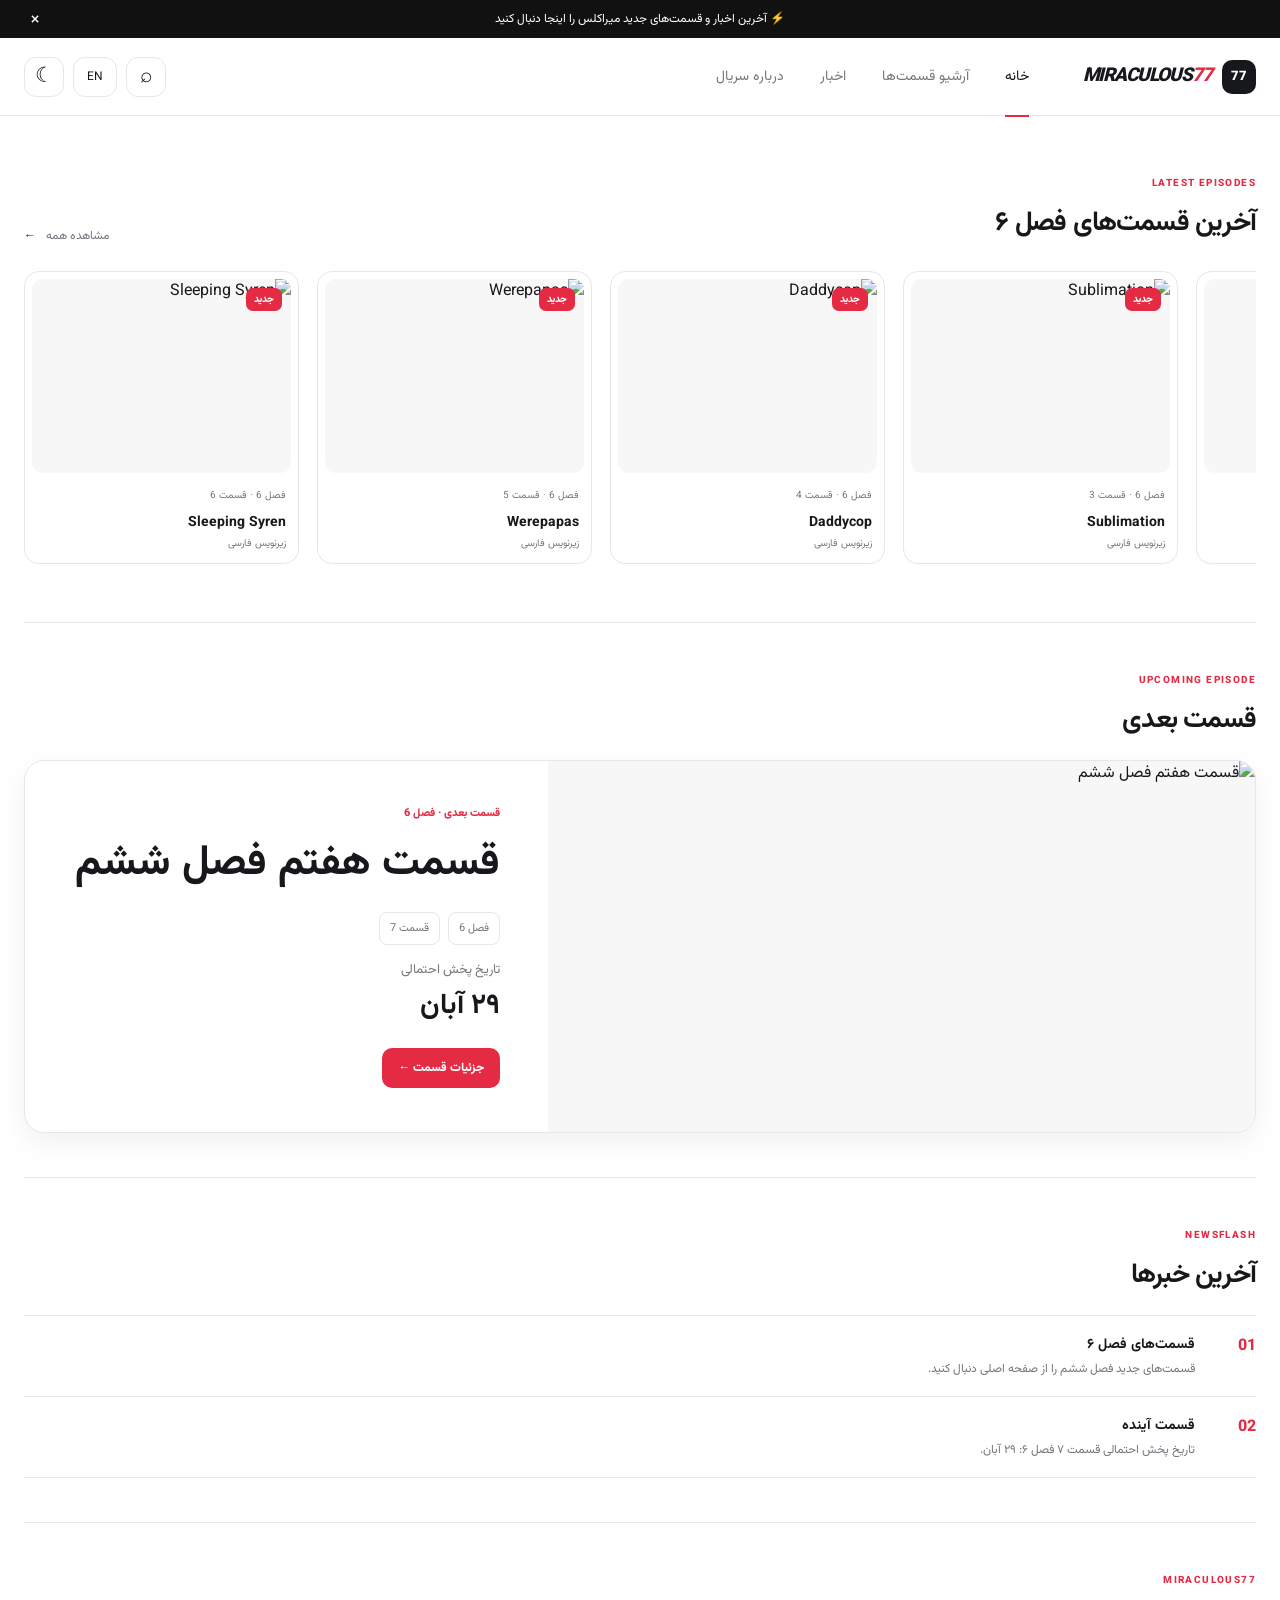
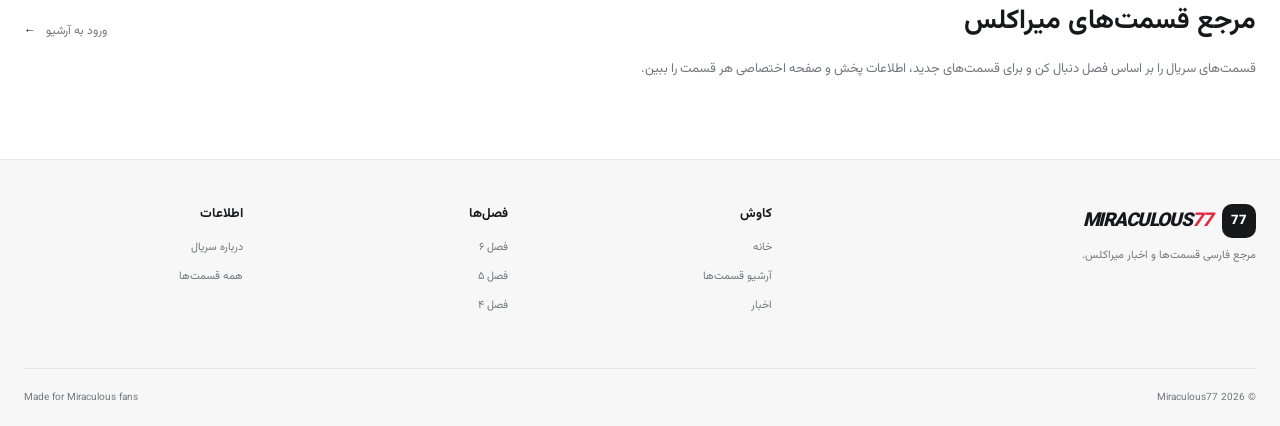
==== index.html @ d077f26c "Add files via upload" ====
<!doctype html>
<html lang="fa" dir="rtl" data-theme="light">
<head>
<meta charset="utf-8"><meta name="viewport" content="width=device-width,initial-scale=1">
<meta name="theme-color" content="#ffffff"><title>Miraculous77 | میراکلس</title>
<link rel="preconnect" href="https://fonts.googleapis.com"><link rel="preconnect" href="https://fonts.gstatic.com" crossorigin>
<link href="https://fonts.googleapis.com/css2?family=Vazirmatn:wght@400;500;600;700;800&display=swap" rel="stylesheet">
<link rel="stylesheet" href="style.css">
</head>
<body>
<div class="announce"><div class="container announce-inner"><span>⚡ آخرین اخبار و قسمت‌های جدید میراکلس را اینجا دنبال کنید</span><button id="closeAnnounce" aria-label="بستن">×</button></div></div>
<header class="site-header">
  <div class="container nav-wrap">
    <a class="brand" href="index.html" aria-label="Miraculous77"><span class="brand-mark">77</span><span class="brand-text">MIRACULOUS<span>77</span></span></a>
    <nav class="main-nav" id="mainNav">
      <a class="active" href="index.html">خانه</a>
      <a href="episodes.html">آرشیو قسمت‌ها</a>
      <a href="#news">اخبار</a>
      <a href="#about">درباره سریال</a>
    </nav>
    <div class="nav-actions">
      <button class="icon-btn" id="searchBtn" aria-label="جستجو">⌕</button>
      <button class="lang-btn" id="langBtn">EN</button>
      <button class="icon-btn" id="themeBtn" aria-label="تغییر حالت">☾</button>
      <button class="hamburger" id="menuBtn" aria-label="منو"><i></i><i></i><i></i></button>
    </div>
  </div>
</header>
<div class="search-panel" id="searchPanel"><div class="container search-inner"><div class="search-heading">جستجوی قسمت‌ها</div><div class="search-box"><span>⌕</span><input id="globalSearch" placeholder="عنوان، توضیحات یا شماره قسمت..." autocomplete="off"><button id="closeSearch">×</button></div></div></div>
<main class="home-page">
  <section class="container home-section latest-home" id="latest">
    <div class="section-head"><div><span class="eyebrow">LATEST EPISODES</span><h1>آخرین قسمت‌های فصل ۶</h1></div><a class="show-all" href="episodes.html">مشاهده همه <span>←</span></a></div>
    <div class="episode-carousel" id="latestGrid"></div>
  </section>

  <section class="container home-section upcoming-home" id="upcoming">
    <div class="section-head compact"><div><span class="eyebrow">UPCOMING EPISODE</span><h2>قسمت بعدی</h2></div></div>
    <div id="upcomingBanner"></div>
  </section>

  <section class="container home-section news-section" id="news">
    <div class="section-head compact"><div><span class="eyebrow">NEWSFLASH</span><h2>آخرین خبرها</h2></div></div>
    <div id="newsList" class="news-list"></div>
  </section>

  <section class="container home-section about-section" id="about">
    <div class="about-row"><div><span class="eyebrow">MIRACULOUS77</span><h2>مرجع قسمت‌های میراکلس</h2><p>قسمت‌های سریال را بر اساس فصل دنبال کن و برای قسمت‌های جدید، اطلاعات پخش و صفحه اختصاصی هر قسمت را ببین.</p></div><a class="show-all" href="episodes.html">ورود به آرشیو <span>←</span></a></div>
  </section>
</main>
<footer>
  <div class="container footer-grid">
    <div><a class="brand footer-brand" href="index.html"><span class="brand-mark">77</span><span class="brand-text">MIRACULOUS<span>77</span></span></a><p>مرجع فارسی قسمت‌ها و اخبار میراکلس.</p></div>
    <div><h3>کاوش</h3><a href="index.html">خانه</a><a href="episodes.html">آرشیو قسمت‌ها</a><a href="#news">اخبار</a></div>
    <div><h3>فصل‌ها</h3><a href="episodes.html?season=6">فصل ۶</a><a href="episodes.html?season=5">فصل ۵</a><a href="episodes.html?season=4">فصل ۴</a></div>
    <div><h3>اطلاعات</h3><a href="#about">درباره سریال</a><a href="episodes.html">همه قسمت‌ها</a></div>
  </div>
  <div class="container footer-bottom"><span>© 2026 Miraculous77</span><span>Made for Miraculous fans</span></div>
</footer>
<script src="data.js"></script><script src="script.js"></script>
</body></html>
---- style.css ----
:root{--bg:#fff;--surface:#fff;--surface2:#f7f7f8;--text:#17181c;--muted:#73767d;--line:#e6e7e9;--accent:#e52b43;--shadow:0 10px 30px rgba(17,20,27,.06);--radius:16px}
html[data-theme=dark]{--bg:#0f1014;--surface:#15171c;--surface2:#1b1e24;--text:#f6f7f8;--muted:#9a9da6;--line:#292c34;--shadow:0 14px 35px rgba(0,0,0,.24)}
*{box-sizing:border-box}html{scroll-behavior:smooth}body{margin:0;background:var(--bg);color:var(--text);font-family:Vazirmatn,sans-serif;transition:.2s}a{color:inherit}button,input{font:inherit}.container{width:min(1240px,calc(100% - 48px));margin:auto}
.announce{height:38px;background:#111;color:#fff;font-size:12px}.announce-inner{height:100%;display:flex;justify-content:center;align-items:center;position:relative}.announce button{position:absolute;left:0;border:0;background:none;color:#fff;font-size:20px;cursor:pointer}
.site-header{height:78px;background:var(--surface);border-bottom:1px solid var(--line);position:sticky;top:0;z-index:50}.nav-wrap{height:100%;display:flex;align-items:center;gap:54px}.brand{display:inline-flex;text-decoration:none;align-items:center;gap:8px}.brand-mark{width:34px;height:34px;border-radius:10px;display:grid;place-items:center;background:var(--text);color:var(--bg);font-weight:900;font-size:13px}.brand-text{font-weight:900;font-size:19px;letter-spacing:-.055em;font-style:italic}.brand-text span{color:var(--accent);margin-right:2px}.main-nav{display:flex;gap:36px;align-items:center;flex:1}.main-nav a{position:relative;text-decoration:none;color:var(--muted);font-size:14px;padding:29px 0}.main-nav a.active,.main-nav a:hover{color:var(--text)}.main-nav a.active:after{content:"";position:absolute;height:2px;background:var(--accent);left:0;right:0;bottom:0}.nav-actions{display:flex;align-items:center;gap:9px}.icon-btn,.lang-btn,.hamburger{border:1px solid var(--line);background:var(--surface);color:var(--text);cursor:pointer}.icon-btn{width:40px;height:40px;border-radius:12px;font-size:21px}.lang-btn{height:40px;border-radius:12px;padding:0 13px;font-size:12px}.hamburger{display:none;width:40px;height:40px;border-radius:12px;padding:8px}.hamburger i{height:2px;background:var(--text);display:block;margin:5px 0}.search-panel{display:none;background:var(--surface);border-bottom:1px solid var(--line)}.search-panel.open{display:block}.search-inner{padding:22px 0}.search-heading{font-weight:800;margin-bottom:9px}.search-box{height:48px;border:1px solid var(--line);background:var(--surface2);border-radius:12px;display:flex;align-items:center;padding:0 13px;gap:9px}.search-box input{border:0;outline:0;background:none;color:var(--text);width:100%}.search-box button{border:0;background:none;color:var(--muted);font-size:20px}
.home-section{padding:44px 0}.latest-home{padding-top:54px}.section-head{display:flex;justify-content:space-between;align-items:flex-end;gap:20px;margin-bottom:22px}.section-head.compact{margin-bottom:18px}.section-head h1,.section-head h2{margin:7px 0 0;font-size:27px;letter-spacing:-.03em}.eyebrow{font-size:10px;font-weight:800;letter-spacing:.14em;color:var(--accent)}.show-all,.plain-btn{font-size:12px;color:var(--muted);text-decoration:none;background:none;border:0;cursor:pointer}.show-all span{margin-right:7px;color:var(--text)}
.episode-carousel{display:flex;gap:18px;overflow-x:auto;scroll-snap-type:x proximity;padding:4px 2px 14px;direction:ltr;scrollbar-width:thin}.episode-carousel .episode-card{direction:rtl;flex:0 0 275px;scroll-snap-align:start}.episode-card{text-decoration:none;display:block;background:var(--surface);border:1px solid var(--line);border-radius:15px;padding:7px;overflow:hidden;transition:.18s;box-shadow:0 1px 0 rgba(0,0,0,.01)}.episode-card:hover{transform:translateY(-3px);box-shadow:var(--shadow)}.poster{aspect-ratio:4/3;border-radius:11px;overflow:hidden;background:var(--surface2);position:relative}.poster img{width:100%;height:100%;object-fit:cover;display:block}.poster-placeholder{height:100%;display:grid;place-items:center;color:var(--muted);font-size:12px}.badge{position:absolute;right:9px;top:9px;background:var(--accent);color:#fff;padding:4px 8px;border-radius:7px;font-size:10px;font-weight:800}.badge.upcoming{background:#222}.card-info{padding:9px 5px 5px}.card-info small{font-size:10px;color:var(--muted)}.card-info h3{font-size:14px;margin:5px 0 2px;white-space:nowrap;overflow:hidden;text-overflow:ellipsis}.card-info p{font-size:10px;color:var(--muted);margin:0}
.upcoming-home{border-top:1px solid var(--line)}.release-banner{display:grid;grid-template-columns:1.35fr 1fr;min-height:340px;border:1px solid var(--line);border-radius:20px;overflow:hidden;background:var(--surface);box-shadow:var(--shadow)}.release-art{position:relative;min-height:340px;background:var(--surface2)}.release-art img{width:100%;height:100%;object-fit:cover;display:block}.release-copy{padding:44px 48px;display:flex;flex-direction:column;justify-content:center}.release-kicker{font-size:11px;color:var(--accent);font-weight:800}.release-copy h2{font-size:42px;margin:9px 0 15px}.release-copy p{color:var(--muted);font-size:13px;margin:15px 0 4px}.release-date-fa{font-size:28px;margin-bottom:20px}.release-meta{display:flex;gap:8px}.release-meta span{border:1px solid var(--line);padding:7px 10px;border-radius:8px;font-size:11px;color:var(--muted)}.primary-btn{display:inline-flex;align-items:center;justify-content:center;width:max-content;background:var(--accent);color:#fff;text-decoration:none;border-radius:10px;padding:11px 16px;font-size:12px;font-weight:800}
.news-section{border-top:1px solid var(--line)}.news-list{border-top:1px solid var(--line)}.news-item{display:grid;grid-template-columns:45px 1fr;gap:16px;padding:18px 0;border-bottom:1px solid var(--line)}.news-no{font-weight:800;color:var(--accent)}.news-item h3{font-size:14px;margin:0 0 4px}.news-item p{font-size:12px;color:var(--muted);margin:0}.about-section{border-top:1px solid var(--line)}.about-row{display:flex;align-items:center;justify-content:space-between;gap:30px}.about-row h2{margin:8px 0;font-size:27px}.about-row p{color:var(--muted);max-width:650px;line-height:2;font-size:13px}
footer{margin-top:20px;border-top:1px solid var(--line);background:var(--surface2)}.footer-grid{display:grid;grid-template-columns:2fr 1fr 1fr 1fr;gap:45px;padding:44px 0}.footer-grid h3{font-size:13px;margin:0 0 13px}.footer-grid p,.footer-grid a:not(.brand){color:var(--muted);font-size:11px;line-height:2;text-decoration:none;display:block;margin:7px 0}.footer-bottom{border-top:1px solid var(--line);min-height:58px;display:flex;justify-content:space-between;align-items:center;color:var(--muted);font-size:10px}
.archive-page{padding-top:48px}.archive-heading{padding:10px 0 40px}.archive-heading h1{font-size:44px;margin:8px 0}.archive-heading p{color:var(--muted);font-size:13px}.featured-block,.full-archive{border-top:1px solid var(--line);padding:42px 0}.featured-row{display:flex;gap:18px;overflow-x:auto;direction:ltr;padding-bottom:10px}.featured-row .episode-card{direction:rtl;flex:0 0 250px}.featured-hidden{display:none}.archive-controls{display:flex;align-items:center;justify-content:space-between;gap:18px;flex-wrap:wrap;margin-bottom:16px}.season-tabs{display:flex;gap:7px;flex-wrap:wrap}.season-tabs button,.filter-chips button{border:1px solid var(--line);background:var(--surface);color:var(--muted);border-radius:9px;padding:9px 13px;font-size:11px;cursor:pointer}.season-tabs button.active,.filter-chips button.active{background:var(--text);border-color:var(--text);color:var(--bg)}.archive-search{height:40px;min-width:240px;border:1px solid var(--line);border-radius:10px;display:flex;align-items:center;gap:8px;padding:0 11px;background:var(--surface)}.archive-search input{border:0;outline:0;background:none;color:var(--text);width:100%;font-size:12px}.filter-chips{display:flex;gap:7px;align-items:center;margin-bottom:20px}.filter-chips span{font-size:11px;color:var(--muted)}.archive-grid{display:grid;grid-template-columns:repeat(4,minmax(0,1fr));gap:18px}.muted-empty{color:var(--muted);font-size:13px;padding:25px 0}
.episode-page{padding:55px 0}.back{display:inline-block;color:var(--muted);font-size:12px;text-decoration:none;margin-bottom:25px}.episode-detail{display:grid;grid-template-columns:330px 1fr;gap:44px}.detail-poster{aspect-ratio:16/10;border-radius:18px;overflow:hidden;background:var(--surface2);border:1px solid var(--line)}.detail-poster img{width:100%;height:100%;object-fit:cover}.detail-copy h1{font-size:42px;margin:9px 0 15px}.detail-copy>p{color:var(--muted);line-height:2}.detail-meta{display:flex;gap:8px;margin:20px 0}.detail-meta span{border:1px solid var(--line);border-radius:8px;padding:7px 10px;font-size:11px;color:var(--muted)}.detail-actions{display:flex;gap:8px;margin-top:20px}.detail-btn{padding:10px 14px;border:1px solid var(--line);border-radius:10px;text-decoration:none;font-size:12px}.detail-btn.primary{background:var(--accent);color:#fff;border-color:var(--accent)}.count-box{padding:18px;border:1px solid var(--line);border-radius:13px;background:var(--surface2);margin-top:20px}.count-box span{display:block;color:var(--muted);font-size:11px}.count-box strong{display:block;font-size:24px;margin-top:5px}
@media(max-width:980px){.container{width:min(100% - 32px,1240px)}.nav-wrap{gap:28px}.main-nav{gap:22px}.episode-carousel .episode-card{flex-basis:250px}.archive-grid{grid-template-columns:repeat(3,1fr)}.footer-grid{grid-template-columns:1.6fr 1fr 1fr}.release-banner{grid-template-columns:1fr 1fr}}
@media(max-width:760px){.site-header{height:68px}.main-nav{display:none;position:absolute;top:68px;right:16px;left:16px;flex-direction:column;align-items:stretch;gap:0;background:var(--surface);border:1px solid var(--line);border-radius:13px;box-shadow:var(--shadow);padding:8px}.main-nav.open{display:flex}.main-nav a{padding:12px 10px}.main-nav a.active:after{display:none}.hamburger{display:block}.brand-text{font-size:18px}.brand-mark{width:31px;height:31px}.episode-carousel .episode-card{flex-basis:220px}.release-banner{grid-template-columns:1fr}.release-art{min-height:260px;height:260px}.release-copy{padding:28px}.release-copy h2{font-size:34px}.archive-grid{grid-template-columns:repeat(2,1fr)}.archive-controls{align-items:stretch}.archive-search{width:100%;min-width:0}.footer-grid{grid-template-columns:1fr 1fr}.footer-grid>div:first-child{grid-column:1/-1}.about-row{align-items:flex-start;flex-direction:column}.episode-detail{grid-template-columns:1fr}.detail-poster{max-width:520px}.detail-copy h1{font-size:34px}}
@media(max-width:480px){.container{width:calc(100% - 24px)}.announce{font-size:10px}.nav-actions{gap:5px}.lang-btn{display:none}.section-head h1,.section-head h2{font-size:22px}.episode-carousel .episode-card{flex-basis:195px}.episode-carousel{gap:12px}.poster{border-radius:10px}.release-art{height:210px;min-height:210px}.release-copy h2{font-size:29px}.archive-heading h1{font-size:36px}.archive-grid{gap:11px}.card-info h3{font-size:12px}.footer-grid{grid-template-columns:1fr}.footer-grid>div:first-child{grid-column:auto}.footer-bottom{flex-direction:column;gap:5px;padding:13px}.featured-row .episode-card{flex-basis:210px}}
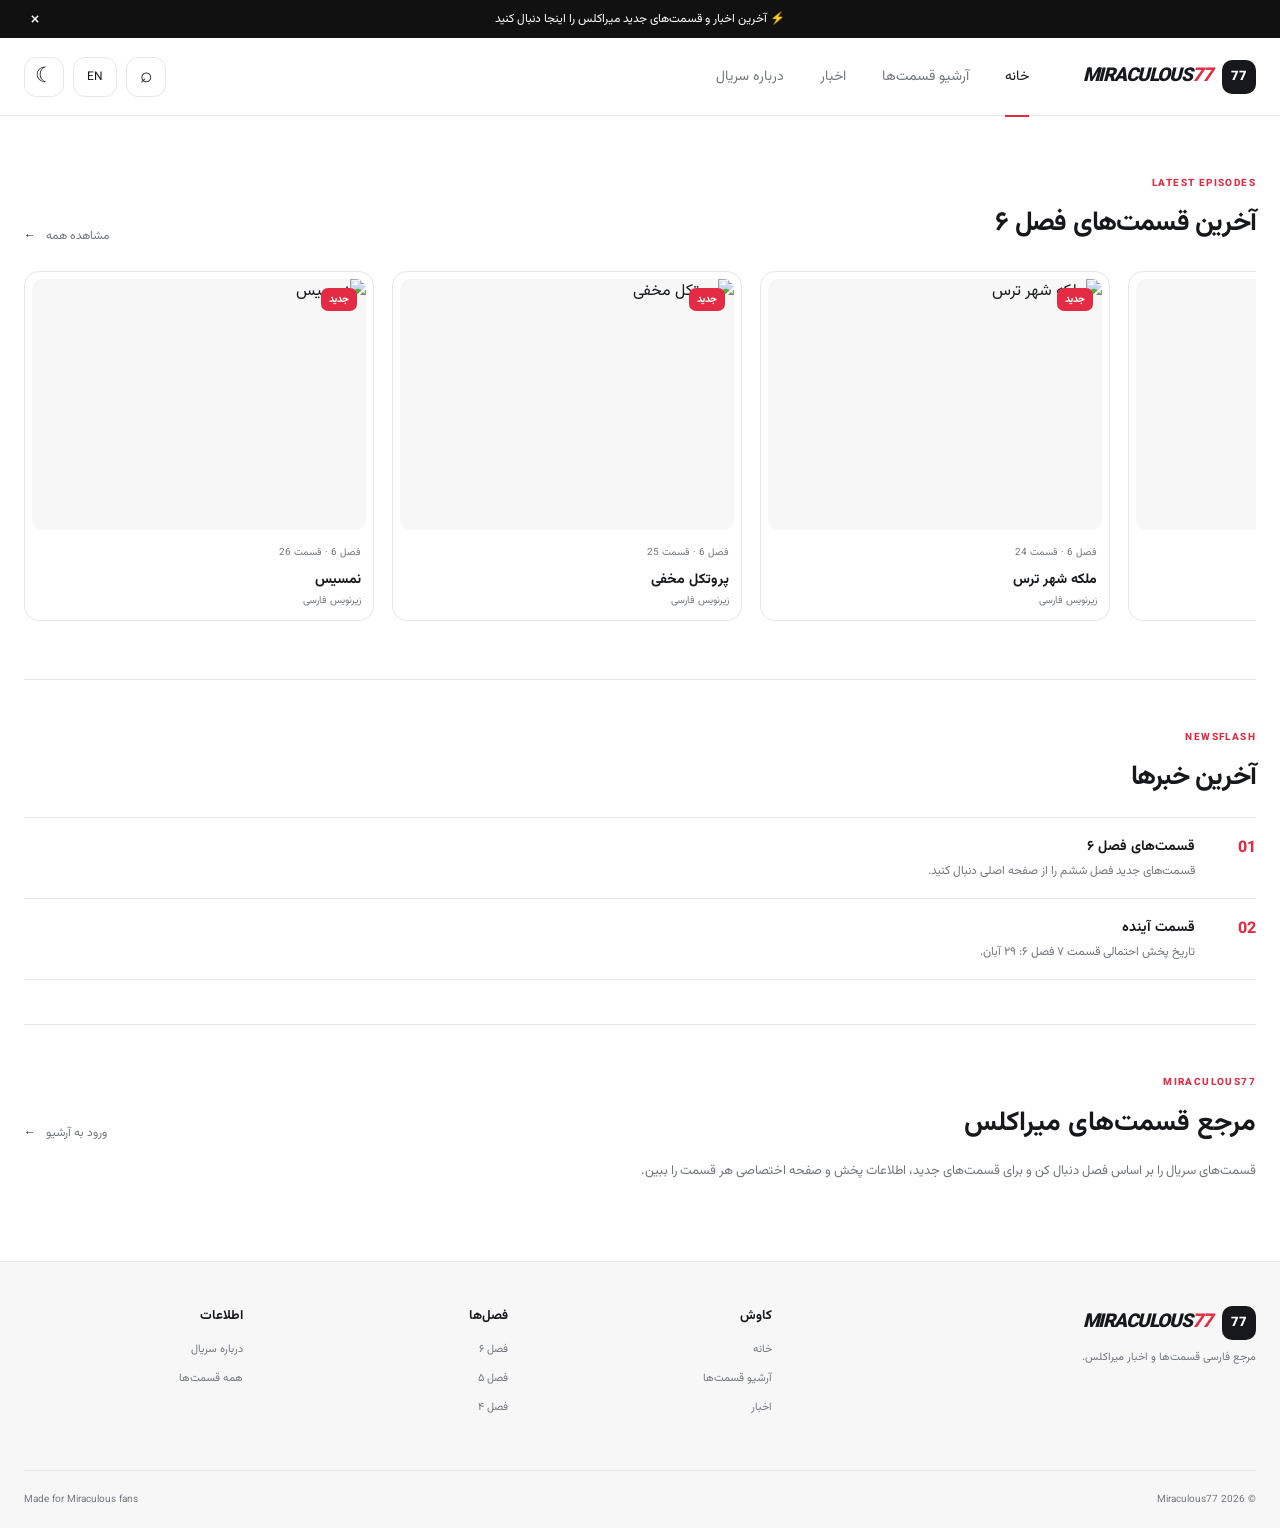
==== commit b7d3c33c: "Add files via upload" ====
--- a/index.html
+++ b/index.html
@@ -33,11 +33,6 @@
     <div class="episode-carousel" id="latestGrid"></div>
   </section>
 
-  <section class="container home-section upcoming-home" id="upcoming">
-    <div class="section-head compact"><div><span class="eyebrow">UPCOMING EPISODE</span><h2>قسمت بعدی</h2></div></div>
-    <div id="upcomingBanner"></div>
-  </section>
-
   <section class="container home-section news-section" id="news">
     <div class="section-head compact"><div><span class="eyebrow">NEWSFLASH</span><h2>آخرین خبرها</h2></div></div>
     <div id="newsList" class="news-list"></div>
--- a/style.css
+++ b/style.css
@@ -4,12 +4,12 @@
 .announce{height:38px;background:#111;color:#fff;font-size:12px}.announce-inner{height:100%;display:flex;justify-content:center;align-items:center;position:relative}.announce button{position:absolute;left:0;border:0;background:none;color:#fff;font-size:20px;cursor:pointer}
 .site-header{height:78px;background:var(--surface);border-bottom:1px solid var(--line);position:sticky;top:0;z-index:50}.nav-wrap{height:100%;display:flex;align-items:center;gap:54px}.brand{display:inline-flex;text-decoration:none;align-items:center;gap:8px}.brand-mark{width:34px;height:34px;border-radius:10px;display:grid;place-items:center;background:var(--text);color:var(--bg);font-weight:900;font-size:13px}.brand-text{font-weight:900;font-size:19px;letter-spacing:-.055em;font-style:italic}.brand-text span{color:var(--accent);margin-right:2px}.main-nav{display:flex;gap:36px;align-items:center;flex:1}.main-nav a{position:relative;text-decoration:none;color:var(--muted);font-size:14px;padding:29px 0}.main-nav a.active,.main-nav a:hover{color:var(--text)}.main-nav a.active:after{content:"";position:absolute;height:2px;background:var(--accent);left:0;right:0;bottom:0}.nav-actions{display:flex;align-items:center;gap:9px}.icon-btn,.lang-btn,.hamburger{border:1px solid var(--line);background:var(--surface);color:var(--text);cursor:pointer}.icon-btn{width:40px;height:40px;border-radius:12px;font-size:21px}.lang-btn{height:40px;border-radius:12px;padding:0 13px;font-size:12px}.hamburger{display:none;width:40px;height:40px;border-radius:12px;padding:8px}.hamburger i{height:2px;background:var(--text);display:block;margin:5px 0}.search-panel{display:none;background:var(--surface);border-bottom:1px solid var(--line)}.search-panel.open{display:block}.search-inner{padding:22px 0}.search-heading{font-weight:800;margin-bottom:9px}.search-box{height:48px;border:1px solid var(--line);background:var(--surface2);border-radius:12px;display:flex;align-items:center;padding:0 13px;gap:9px}.search-box input{border:0;outline:0;background:none;color:var(--text);width:100%}.search-box button{border:0;background:none;color:var(--muted);font-size:20px}
 .home-section{padding:44px 0}.latest-home{padding-top:54px}.section-head{display:flex;justify-content:space-between;align-items:flex-end;gap:20px;margin-bottom:22px}.section-head.compact{margin-bottom:18px}.section-head h1,.section-head h2{margin:7px 0 0;font-size:27px;letter-spacing:-.03em}.eyebrow{font-size:10px;font-weight:800;letter-spacing:.14em;color:var(--accent)}.show-all,.plain-btn{font-size:12px;color:var(--muted);text-decoration:none;background:none;border:0;cursor:pointer}.show-all span{margin-right:7px;color:var(--text)}
-.episode-carousel{display:flex;gap:18px;overflow-x:auto;scroll-snap-type:x proximity;padding:4px 2px 14px;direction:ltr;scrollbar-width:thin}.episode-carousel .episode-card{direction:rtl;flex:0 0 275px;scroll-snap-align:start}.episode-card{text-decoration:none;display:block;background:var(--surface);border:1px solid var(--line);border-radius:15px;padding:7px;overflow:hidden;transition:.18s;box-shadow:0 1px 0 rgba(0,0,0,.01)}.episode-card:hover{transform:translateY(-3px);box-shadow:var(--shadow)}.poster{aspect-ratio:4/3;border-radius:11px;overflow:hidden;background:var(--surface2);position:relative}.poster img{width:100%;height:100%;object-fit:cover;display:block}.poster-placeholder{height:100%;display:grid;place-items:center;color:var(--muted);font-size:12px}.badge{position:absolute;right:9px;top:9px;background:var(--accent);color:#fff;padding:4px 8px;border-radius:7px;font-size:10px;font-weight:800}.badge.upcoming{background:#222}.card-info{padding:9px 5px 5px}.card-info small{font-size:10px;color:var(--muted)}.card-info h3{font-size:14px;margin:5px 0 2px;white-space:nowrap;overflow:hidden;text-overflow:ellipsis}.card-info p{font-size:10px;color:var(--muted);margin:0}
+.episode-carousel{display:flex;gap:18px;overflow-x:auto;scroll-snap-type:x proximity;padding:4px 2px 14px;direction:ltr;scrollbar-width:thin}.episode-carousel .episode-card{direction:rtl;flex:0 0 350px;scroll-snap-align:start}.episode-card{text-decoration:none;display:block;background:var(--surface);border:1px solid var(--line);border-radius:15px;padding:7px;overflow:hidden;transition:.18s;box-shadow:0 1px 0 rgba(0,0,0,.01)}.episode-card:hover{transform:translateY(-3px);box-shadow:var(--shadow)}.poster{aspect-ratio:4/3;border-radius:11px;overflow:hidden;background:var(--surface2);position:relative}.poster img{width:100%;height:100%;object-fit:cover;display:block}.poster-placeholder{height:100%;display:grid;place-items:center;color:var(--muted);font-size:12px}.badge{position:absolute;right:9px;top:9px;background:var(--accent);color:#fff;padding:4px 8px;border-radius:7px;font-size:10px;font-weight:800}.badge.upcoming{background:#222}.card-info{padding:9px 5px 5px}.card-info small{font-size:10px;color:var(--muted)}.card-info h3{font-size:14px;margin:5px 0 2px;white-space:nowrap;overflow:hidden;text-overflow:ellipsis}.card-info p{font-size:10px;color:var(--muted);margin:0}
 .upcoming-home{border-top:1px solid var(--line)}.release-banner{display:grid;grid-template-columns:1.35fr 1fr;min-height:340px;border:1px solid var(--line);border-radius:20px;overflow:hidden;background:var(--surface);box-shadow:var(--shadow)}.release-art{position:relative;min-height:340px;background:var(--surface2)}.release-art img{width:100%;height:100%;object-fit:cover;display:block}.release-copy{padding:44px 48px;display:flex;flex-direction:column;justify-content:center}.release-kicker{font-size:11px;color:var(--accent);font-weight:800}.release-copy h2{font-size:42px;margin:9px 0 15px}.release-copy p{color:var(--muted);font-size:13px;margin:15px 0 4px}.release-date-fa{font-size:28px;margin-bottom:20px}.release-meta{display:flex;gap:8px}.release-meta span{border:1px solid var(--line);padding:7px 10px;border-radius:8px;font-size:11px;color:var(--muted)}.primary-btn{display:inline-flex;align-items:center;justify-content:center;width:max-content;background:var(--accent);color:#fff;text-decoration:none;border-radius:10px;padding:11px 16px;font-size:12px;font-weight:800}
 .news-section{border-top:1px solid var(--line)}.news-list{border-top:1px solid var(--line)}.news-item{display:grid;grid-template-columns:45px 1fr;gap:16px;padding:18px 0;border-bottom:1px solid var(--line)}.news-no{font-weight:800;color:var(--accent)}.news-item h3{font-size:14px;margin:0 0 4px}.news-item p{font-size:12px;color:var(--muted);margin:0}.about-section{border-top:1px solid var(--line)}.about-row{display:flex;align-items:center;justify-content:space-between;gap:30px}.about-row h2{margin:8px 0;font-size:27px}.about-row p{color:var(--muted);max-width:650px;line-height:2;font-size:13px}
 footer{margin-top:20px;border-top:1px solid var(--line);background:var(--surface2)}.footer-grid{display:grid;grid-template-columns:2fr 1fr 1fr 1fr;gap:45px;padding:44px 0}.footer-grid h3{font-size:13px;margin:0 0 13px}.footer-grid p,.footer-grid a:not(.brand){color:var(--muted);font-size:11px;line-height:2;text-decoration:none;display:block;margin:7px 0}.footer-bottom{border-top:1px solid var(--line);min-height:58px;display:flex;justify-content:space-between;align-items:center;color:var(--muted);font-size:10px}
 .archive-page{padding-top:48px}.archive-heading{padding:10px 0 40px}.archive-heading h1{font-size:44px;margin:8px 0}.archive-heading p{color:var(--muted);font-size:13px}.featured-block,.full-archive{border-top:1px solid var(--line);padding:42px 0}.featured-row{display:flex;gap:18px;overflow-x:auto;direction:ltr;padding-bottom:10px}.featured-row .episode-card{direction:rtl;flex:0 0 250px}.featured-hidden{display:none}.archive-controls{display:flex;align-items:center;justify-content:space-between;gap:18px;flex-wrap:wrap;margin-bottom:16px}.season-tabs{display:flex;gap:7px;flex-wrap:wrap}.season-tabs button,.filter-chips button{border:1px solid var(--line);background:var(--surface);color:var(--muted);border-radius:9px;padding:9px 13px;font-size:11px;cursor:pointer}.season-tabs button.active,.filter-chips button.active{background:var(--text);border-color:var(--text);color:var(--bg)}.archive-search{height:40px;min-width:240px;border:1px solid var(--line);border-radius:10px;display:flex;align-items:center;gap:8px;padding:0 11px;background:var(--surface)}.archive-search input{border:0;outline:0;background:none;color:var(--text);width:100%;font-size:12px}.filter-chips{display:flex;gap:7px;align-items:center;margin-bottom:20px}.filter-chips span{font-size:11px;color:var(--muted)}.archive-grid{display:grid;grid-template-columns:repeat(4,minmax(0,1fr));gap:18px}.muted-empty{color:var(--muted);font-size:13px;padding:25px 0}
 .episode-page{padding:55px 0}.back{display:inline-block;color:var(--muted);font-size:12px;text-decoration:none;margin-bottom:25px}.episode-detail{display:grid;grid-template-columns:330px 1fr;gap:44px}.detail-poster{aspect-ratio:16/10;border-radius:18px;overflow:hidden;background:var(--surface2);border:1px solid var(--line)}.detail-poster img{width:100%;height:100%;object-fit:cover}.detail-copy h1{font-size:42px;margin:9px 0 15px}.detail-copy>p{color:var(--muted);line-height:2}.detail-meta{display:flex;gap:8px;margin:20px 0}.detail-meta span{border:1px solid var(--line);border-radius:8px;padding:7px 10px;font-size:11px;color:var(--muted)}.detail-actions{display:flex;gap:8px;margin-top:20px}.detail-btn{padding:10px 14px;border:1px solid var(--line);border-radius:10px;text-decoration:none;font-size:12px}.detail-btn.primary{background:var(--accent);color:#fff;border-color:var(--accent)}.count-box{padding:18px;border:1px solid var(--line);border-radius:13px;background:var(--surface2);margin-top:20px}.count-box span{display:block;color:var(--muted);font-size:11px}.count-box strong{display:block;font-size:24px;margin-top:5px}
-@media(max-width:980px){.container{width:min(100% - 32px,1240px)}.nav-wrap{gap:28px}.main-nav{gap:22px}.episode-carousel .episode-card{flex-basis:250px}.archive-grid{grid-template-columns:repeat(3,1fr)}.footer-grid{grid-template-columns:1.6fr 1fr 1fr}.release-banner{grid-template-columns:1fr 1fr}}
-@media(max-width:760px){.site-header{height:68px}.main-nav{display:none;position:absolute;top:68px;right:16px;left:16px;flex-direction:column;align-items:stretch;gap:0;background:var(--surface);border:1px solid var(--line);border-radius:13px;box-shadow:var(--shadow);padding:8px}.main-nav.open{display:flex}.main-nav a{padding:12px 10px}.main-nav a.active:after{display:none}.hamburger{display:block}.brand-text{font-size:18px}.brand-mark{width:31px;height:31px}.episode-carousel .episode-card{flex-basis:220px}.release-banner{grid-template-columns:1fr}.release-art{min-height:260px;height:260px}.release-copy{padding:28px}.release-copy h2{font-size:34px}.archive-grid{grid-template-columns:repeat(2,1fr)}.archive-controls{align-items:stretch}.archive-search{width:100%;min-width:0}.footer-grid{grid-template-columns:1fr 1fr}.footer-grid>div:first-child{grid-column:1/-1}.about-row{align-items:flex-start;flex-direction:column}.episode-detail{grid-template-columns:1fr}.detail-poster{max-width:520px}.detail-copy h1{font-size:34px}}
-@media(max-width:480px){.container{width:calc(100% - 24px)}.announce{font-size:10px}.nav-actions{gap:5px}.lang-btn{display:none}.section-head h1,.section-head h2{font-size:22px}.episode-carousel .episode-card{flex-basis:195px}.episode-carousel{gap:12px}.poster{border-radius:10px}.release-art{height:210px;min-height:210px}.release-copy h2{font-size:29px}.archive-heading h1{font-size:36px}.archive-grid{gap:11px}.card-info h3{font-size:12px}.footer-grid{grid-template-columns:1fr}.footer-grid>div:first-child{grid-column:auto}.footer-bottom{flex-direction:column;gap:5px;padding:13px}.featured-row .episode-card{flex-basis:210px}}
+@media(max-width:980px){.episode-carousel .episode-card{flex-basis:320px}.container{width:min(100% - 32px,1240px)}.nav-wrap{gap:28px}.main-nav{gap:22px}.episode-carousel .episode-card{flex-basis:320px}.archive-grid{grid-template-columns:repeat(3,1fr)}.footer-grid{grid-template-columns:1.6fr 1fr 1fr}.release-banner{grid-template-columns:1fr 1fr}}
+@media(max-width:760px){.site-header{height:68px}.main-nav{display:none;position:absolute;top:68px;right:16px;left:16px;flex-direction:column;align-items:stretch;gap:0;background:var(--surface);border:1px solid var(--line);border-radius:13px;box-shadow:var(--shadow);padding:8px}.main-nav.open{display:flex}.main-nav a{padding:12px 10px}.main-nav a.active:after{display:none}.hamburger{display:block}.brand-text{font-size:18px}.brand-mark{width:31px;height:31px}.episode-carousel .episode-card{flex-basis:280px}.release-banner{grid-template-columns:1fr}.release-art{min-height:260px;height:260px}.release-copy{padding:28px}.release-copy h2{font-size:34px}.archive-grid{grid-template-columns:repeat(2,1fr)}.archive-controls{align-items:stretch}.archive-search{width:100%;min-width:0}.footer-grid{grid-template-columns:1fr 1fr}.footer-grid>div:first-child{grid-column:1/-1}.about-row{align-items:flex-start;flex-direction:column}.episode-detail{grid-template-columns:1fr}.detail-poster{max-width:520px}.detail-copy h1{font-size:34px}}
+@media(max-width:480px){.container{width:calc(100% - 24px)}.announce{font-size:10px}.nav-actions{gap:5px}.lang-btn{display:none}.section-head h1,.section-head h2{font-size:22px}.episode-carousel .episode-card{flex-basis:240px}.episode-carousel{gap:12px}.poster{border-radius:10px}.release-art{height:210px;min-height:210px}.release-copy h2{font-size:29px}.archive-heading h1{font-size:36px}.archive-grid{gap:11px}.card-info h3{font-size:12px}.footer-grid{grid-template-columns:1fr}.footer-grid>div:first-child{grid-column:auto}.footer-bottom{flex-direction:column;gap:5px;padding:13px}.featured-row .episode-card{flex-basis:210px}}
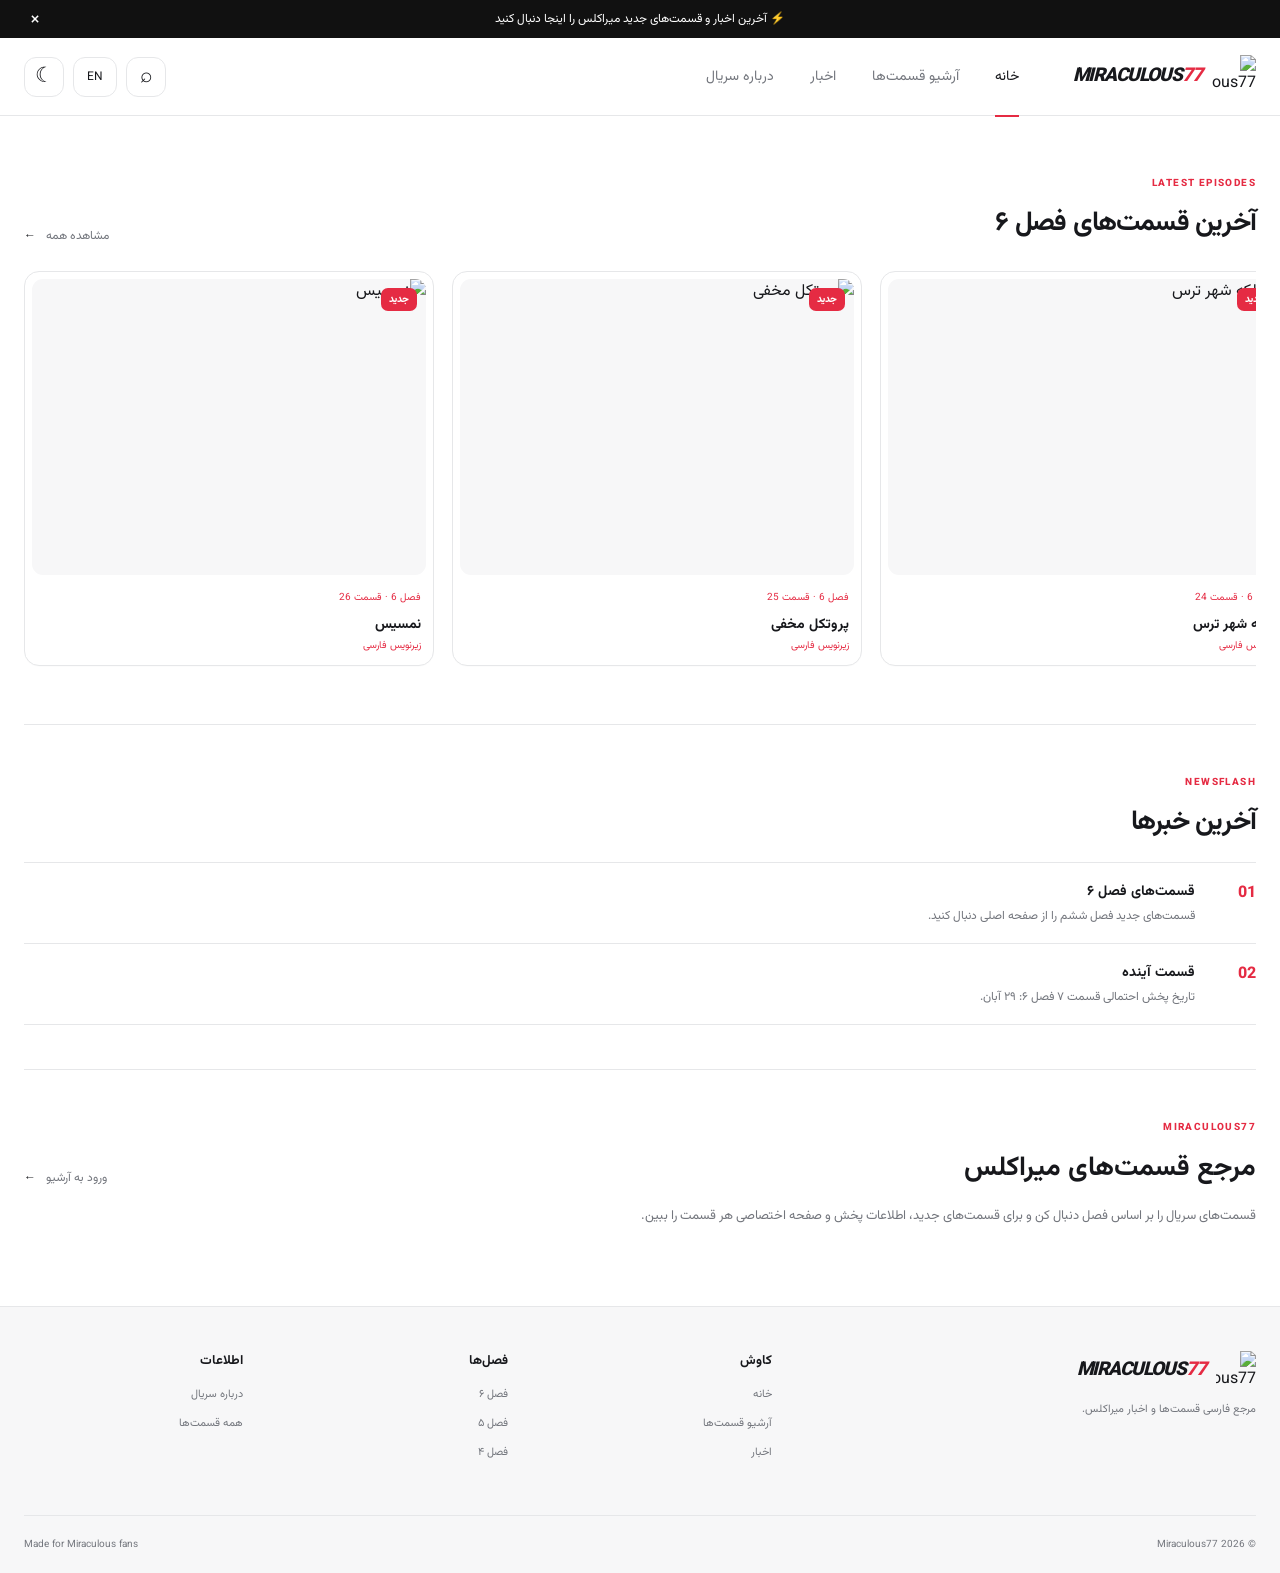
==== commit 18c59abd: "Add files via upload" ====
--- a/index.html
+++ b/index.html
@@ -11,7 +11,7 @@
 <div class="announce"><div class="container announce-inner"><span>⚡ آخرین اخبار و قسمت‌های جدید میراکلس را اینجا دنبال کنید</span><button id="closeAnnounce" aria-label="بستن">×</button></div></div>
 <header class="site-header">
   <div class="container nav-wrap">
-    <a class="brand" href="index.html" aria-label="Miraculous77"><span class="brand-mark">77</span><span class="brand-text">MIRACULOUS<span>77</span></span></a>
+    <a class="brand" href="index.html" aria-label="Miraculous77"><img class="brand-logo" src="logo-77.png" alt="Miraculous77"><span class="brand-text">MIRACULOUS<span>77</span></span></a>
     <nav class="main-nav" id="mainNav">
       <a class="active" href="index.html">خانه</a>
       <a href="episodes.html">آرشیو قسمت‌ها</a>
@@ -44,7 +44,7 @@
 </main>
 <footer>
   <div class="container footer-grid">
-    <div><a class="brand footer-brand" href="index.html"><span class="brand-mark">77</span><span class="brand-text">MIRACULOUS<span>77</span></span></a><p>مرجع فارسی قسمت‌ها و اخبار میراکلس.</p></div>
+    <div><a class="brand footer-brand" href="index.html"><img class="brand-logo" src="logo-77.png" alt="Miraculous77"><span class="brand-text">MIRACULOUS<span>77</span></span></a><p>مرجع فارسی قسمت‌ها و اخبار میراکلس.</p></div>
     <div><h3>کاوش</h3><a href="index.html">خانه</a><a href="episodes.html">آرشیو قسمت‌ها</a><a href="#news">اخبار</a></div>
     <div><h3>فصل‌ها</h3><a href="episodes.html?season=6">فصل ۶</a><a href="episodes.html?season=5">فصل ۵</a><a href="episodes.html?season=4">فصل ۴</a></div>
     <div><h3>اطلاعات</h3><a href="#about">درباره سریال</a><a href="episodes.html">همه قسمت‌ها</a></div>
--- a/style.css
+++ b/style.css
@@ -4,7 +4,7 @@
 .announce{height:38px;background:#111;color:#fff;font-size:12px}.announce-inner{height:100%;display:flex;justify-content:center;align-items:center;position:relative}.announce button{position:absolute;left:0;border:0;background:none;color:#fff;font-size:20px;cursor:pointer}
 .site-header{height:78px;background:var(--surface);border-bottom:1px solid var(--line);position:sticky;top:0;z-index:50}.nav-wrap{height:100%;display:flex;align-items:center;gap:54px}.brand{display:inline-flex;text-decoration:none;align-items:center;gap:8px}.brand-mark{width:34px;height:34px;border-radius:10px;display:grid;place-items:center;background:var(--text);color:var(--bg);font-weight:900;font-size:13px}.brand-text{font-weight:900;font-size:19px;letter-spacing:-.055em;font-style:italic}.brand-text span{color:var(--accent);margin-right:2px}.main-nav{display:flex;gap:36px;align-items:center;flex:1}.main-nav a{position:relative;text-decoration:none;color:var(--muted);font-size:14px;padding:29px 0}.main-nav a.active,.main-nav a:hover{color:var(--text)}.main-nav a.active:after{content:"";position:absolute;height:2px;background:var(--accent);left:0;right:0;bottom:0}.nav-actions{display:flex;align-items:center;gap:9px}.icon-btn,.lang-btn,.hamburger{border:1px solid var(--line);background:var(--surface);color:var(--text);cursor:pointer}.icon-btn{width:40px;height:40px;border-radius:12px;font-size:21px}.lang-btn{height:40px;border-radius:12px;padding:0 13px;font-size:12px}.hamburger{display:none;width:40px;height:40px;border-radius:12px;padding:8px}.hamburger i{height:2px;background:var(--text);display:block;margin:5px 0}.search-panel{display:none;background:var(--surface);border-bottom:1px solid var(--line)}.search-panel.open{display:block}.search-inner{padding:22px 0}.search-heading{font-weight:800;margin-bottom:9px}.search-box{height:48px;border:1px solid var(--line);background:var(--surface2);border-radius:12px;display:flex;align-items:center;padding:0 13px;gap:9px}.search-box input{border:0;outline:0;background:none;color:var(--text);width:100%}.search-box button{border:0;background:none;color:var(--muted);font-size:20px}
 .home-section{padding:44px 0}.latest-home{padding-top:54px}.section-head{display:flex;justify-content:space-between;align-items:flex-end;gap:20px;margin-bottom:22px}.section-head.compact{margin-bottom:18px}.section-head h1,.section-head h2{margin:7px 0 0;font-size:27px;letter-spacing:-.03em}.eyebrow{font-size:10px;font-weight:800;letter-spacing:.14em;color:var(--accent)}.show-all,.plain-btn{font-size:12px;color:var(--muted);text-decoration:none;background:none;border:0;cursor:pointer}.show-all span{margin-right:7px;color:var(--text)}
-.episode-carousel{display:flex;gap:18px;overflow-x:auto;scroll-snap-type:x proximity;padding:4px 2px 14px;direction:ltr;scrollbar-width:thin}.episode-carousel .episode-card{direction:rtl;flex:0 0 350px;scroll-snap-align:start}.episode-card{text-decoration:none;display:block;background:var(--surface);border:1px solid var(--line);border-radius:15px;padding:7px;overflow:hidden;transition:.18s;box-shadow:0 1px 0 rgba(0,0,0,.01)}.episode-card:hover{transform:translateY(-3px);box-shadow:var(--shadow)}.poster{aspect-ratio:4/3;border-radius:11px;overflow:hidden;background:var(--surface2);position:relative}.poster img{width:100%;height:100%;object-fit:cover;display:block}.poster-placeholder{height:100%;display:grid;place-items:center;color:var(--muted);font-size:12px}.badge{position:absolute;right:9px;top:9px;background:var(--accent);color:#fff;padding:4px 8px;border-radius:7px;font-size:10px;font-weight:800}.badge.upcoming{background:#222}.card-info{padding:9px 5px 5px}.card-info small{font-size:10px;color:var(--muted)}.card-info h3{font-size:14px;margin:5px 0 2px;white-space:nowrap;overflow:hidden;text-overflow:ellipsis}.card-info p{font-size:10px;color:var(--muted);margin:0}
+.episode-carousel{display:flex;gap:18px;overflow-x:auto;scroll-snap-type:x proximity;padding:4px 2px 14px;direction:ltr;scrollbar-width:thin}.episode-carousel .episode-card{direction:rtl;flex:0 0 350px;scroll-snap-align:start}.episode-card{text-decoration:none;display:block;background:var(--surface);border:1px solid var(--line);border-radius:15px;padding:7px;overflow:hidden;transition:.18s;box-shadow:0 1px 0 rgba(0,0,0,.01)}.episode-card:hover{transform:translateY(-3px);box-shadow:var(--shadow)}.poster{aspect-ratio:4/3;border-radius:11px;overflow:hidden;background:var(--surface2);position:relative}.poster img{width:100%;height:100%;object-fit:cover;display:block}.poster-placeholder{height:100%;display:grid;place-items:center;color:var(--muted);font-size:12px}.badge{position:absolute;right:9px;top:9px;background:var(--accent);color:#fff;padding:4px 8px;border-radius:7px;font-size:10px;font-weight:800}.badge.upcoming{background:#222}.card-info{padding:9px 5px 5px}.card-info small{font-size:10px;color:var(--accent)}.card-info h3{font-size:14px;margin:5px 0 2px;white-space:nowrap;overflow:hidden;text-overflow:ellipsis}.card-info p{font-size:10px;color:var(--accent);margin:0}
 .upcoming-home{border-top:1px solid var(--line)}.release-banner{display:grid;grid-template-columns:1.35fr 1fr;min-height:340px;border:1px solid var(--line);border-radius:20px;overflow:hidden;background:var(--surface);box-shadow:var(--shadow)}.release-art{position:relative;min-height:340px;background:var(--surface2)}.release-art img{width:100%;height:100%;object-fit:cover;display:block}.release-copy{padding:44px 48px;display:flex;flex-direction:column;justify-content:center}.release-kicker{font-size:11px;color:var(--accent);font-weight:800}.release-copy h2{font-size:42px;margin:9px 0 15px}.release-copy p{color:var(--muted);font-size:13px;margin:15px 0 4px}.release-date-fa{font-size:28px;margin-bottom:20px}.release-meta{display:flex;gap:8px}.release-meta span{border:1px solid var(--line);padding:7px 10px;border-radius:8px;font-size:11px;color:var(--muted)}.primary-btn{display:inline-flex;align-items:center;justify-content:center;width:max-content;background:var(--accent);color:#fff;text-decoration:none;border-radius:10px;padding:11px 16px;font-size:12px;font-weight:800}
 .news-section{border-top:1px solid var(--line)}.news-list{border-top:1px solid var(--line)}.news-item{display:grid;grid-template-columns:45px 1fr;gap:16px;padding:18px 0;border-bottom:1px solid var(--line)}.news-no{font-weight:800;color:var(--accent)}.news-item h3{font-size:14px;margin:0 0 4px}.news-item p{font-size:12px;color:var(--muted);margin:0}.about-section{border-top:1px solid var(--line)}.about-row{display:flex;align-items:center;justify-content:space-between;gap:30px}.about-row h2{margin:8px 0;font-size:27px}.about-row p{color:var(--muted);max-width:650px;line-height:2;font-size:13px}
 footer{margin-top:20px;border-top:1px solid var(--line);background:var(--surface2)}.footer-grid{display:grid;grid-template-columns:2fr 1fr 1fr 1fr;gap:45px;padding:44px 0}.footer-grid h3{font-size:13px;margin:0 0 13px}.footer-grid p,.footer-grid a:not(.brand){color:var(--muted);font-size:11px;line-height:2;text-decoration:none;display:block;margin:7px 0}.footer-bottom{border-top:1px solid var(--line);min-height:58px;display:flex;justify-content:space-between;align-items:center;color:var(--muted);font-size:10px}
@@ -13,3 +13,28 @@
 @media(max-width:980px){.episode-carousel .episode-card{flex-basis:320px}.container{width:min(100% - 32px,1240px)}.nav-wrap{gap:28px}.main-nav{gap:22px}.episode-carousel .episode-card{flex-basis:320px}.archive-grid{grid-template-columns:repeat(3,1fr)}.footer-grid{grid-template-columns:1.6fr 1fr 1fr}.release-banner{grid-template-columns:1fr 1fr}}
 @media(max-width:760px){.site-header{height:68px}.main-nav{display:none;position:absolute;top:68px;right:16px;left:16px;flex-direction:column;align-items:stretch;gap:0;background:var(--surface);border:1px solid var(--line);border-radius:13px;box-shadow:var(--shadow);padding:8px}.main-nav.open{display:flex}.main-nav a{padding:12px 10px}.main-nav a.active:after{display:none}.hamburger{display:block}.brand-text{font-size:18px}.brand-mark{width:31px;height:31px}.episode-carousel .episode-card{flex-basis:280px}.release-banner{grid-template-columns:1fr}.release-art{min-height:260px;height:260px}.release-copy{padding:28px}.release-copy h2{font-size:34px}.archive-grid{grid-template-columns:repeat(2,1fr)}.archive-controls{align-items:stretch}.archive-search{width:100%;min-width:0}.footer-grid{grid-template-columns:1fr 1fr}.footer-grid>div:first-child{grid-column:1/-1}.about-row{align-items:flex-start;flex-direction:column}.episode-detail{grid-template-columns:1fr}.detail-poster{max-width:520px}.detail-copy h1{font-size:34px}}
 @media(max-width:480px){.container{width:calc(100% - 24px)}.announce{font-size:10px}.nav-actions{gap:5px}.lang-btn{display:none}.section-head h1,.section-head h2{font-size:22px}.episode-carousel .episode-card{flex-basis:240px}.episode-carousel{gap:12px}.poster{border-radius:10px}.release-art{height:210px;min-height:210px}.release-copy h2{font-size:29px}.archive-heading h1{font-size:36px}.archive-grid{gap:11px}.card-info h3{font-size:12px}.footer-grid{grid-template-columns:1fr}.footer-grid>div:first-child{grid-column:auto}.footer-bottom{flex-direction:column;gap:5px;padding:13px}.featured-row .episode-card{flex-basis:210px}}
+
+
+/* Episode page final enhancements */
+.download-wrap{margin-top:22px}.download-toggle{border:1px solid var(--accent);background:var(--accent);color:#fff;border-radius:12px;padding:11px 20px;font:inherit;font-size:12px;font-weight:800;cursor:pointer;box-shadow:0 8px 20px rgba(229,43,67,.18);transition:.18s}.download-toggle:hover{transform:translateY(-2px);box-shadow:0 11px 24px rgba(229,43,67,.23)}.download-toggle.open{background:var(--surface);color:var(--accent);box-shadow:none}.download-panel{display:grid;grid-template-columns:repeat(3,minmax(0,1fr));gap:9px;margin-top:10px;padding:12px;border:1px solid var(--line);border-radius:15px;background:var(--surface);box-shadow:0 8px 24px rgba(17,20,27,.05)}.download-card{min-height:68px;padding:10px 12px;border:1px solid var(--line);border-radius:11px;background:var(--surface2);text-decoration:none;display:flex;flex-direction:column;justify-content:center;gap:3px;transition:.18s}.download-card:hover{border-color:rgba(229,43,67,.4);transform:translateY(-2px)}.download-card strong{font-size:15px;color:var(--text)}.download-card span{font-size:10px;color:var(--muted)}
+@media(max-width:600px){.download-panel{grid-template-columns:1fr}}
+
+/* Requested final layout adjustments */
+.brand-logo{width:44px;height:44px;object-fit:contain;display:block}
+.footer-brand .brand-logo{width:40px;height:40px}
+.episode-carousel .episode-card{flex-basis:410px}
+.season-episodes{border-top:1px solid var(--line);margin-top:58px;padding-top:42px}
+.season-episode-list{display:flex;flex-direction:column;gap:10px;max-width:760px}
+.season-episode-item{display:flex;align-items:center;gap:13px;padding:9px;border:1px solid var(--line);border-radius:14px;background:var(--surface);text-decoration:none;transition:.18s}
+.season-episode-item:hover{transform:translateY(-1px);box-shadow:var(--shadow);border-color:rgba(229,43,67,.28)}
+.season-episode-item.current{border-color:rgba(229,43,67,.45);box-shadow:0 5px 18px rgba(229,43,67,.07)}
+.season-episode-poster{width:92px;height:58px;flex:0 0 92px;border-radius:9px;overflow:hidden;background:var(--surface2)}
+.season-episode-poster img{width:100%;height:100%;object-fit:cover;display:block}
+.season-episode-info{display:flex;flex-direction:column;gap:3px;min-width:0;flex:1}
+.season-episode-info span{font-size:10px;color:var(--accent);font-weight:800}
+.season-episode-info strong{font-size:13px;white-space:nowrap;overflow:hidden;text-overflow:ellipsis}
+.season-episode-info small{font-size:10px;color:var(--muted)}
+.season-episode-arrow{font-size:17px;color:var(--muted);padding:0 7px}
+@media(max-width:980px){.episode-carousel .episode-card{flex-basis:360px}}
+@media(max-width:760px){.brand-logo{width:38px;height:38px}.episode-carousel .episode-card{flex-basis:320px}.season-episodes{margin-top:42px;padding-top:32px}.season-episode-poster{width:82px;height:54px;flex-basis:82px}}
+@media(max-width:480px){.episode-carousel .episode-card{flex-basis:280px}.season-episode-item{gap:10px}.season-episode-poster{width:76px;height:52px;flex-basis:76px}.season-episode-info strong{font-size:12px}.season-episode-arrow{padding:0 3px}}
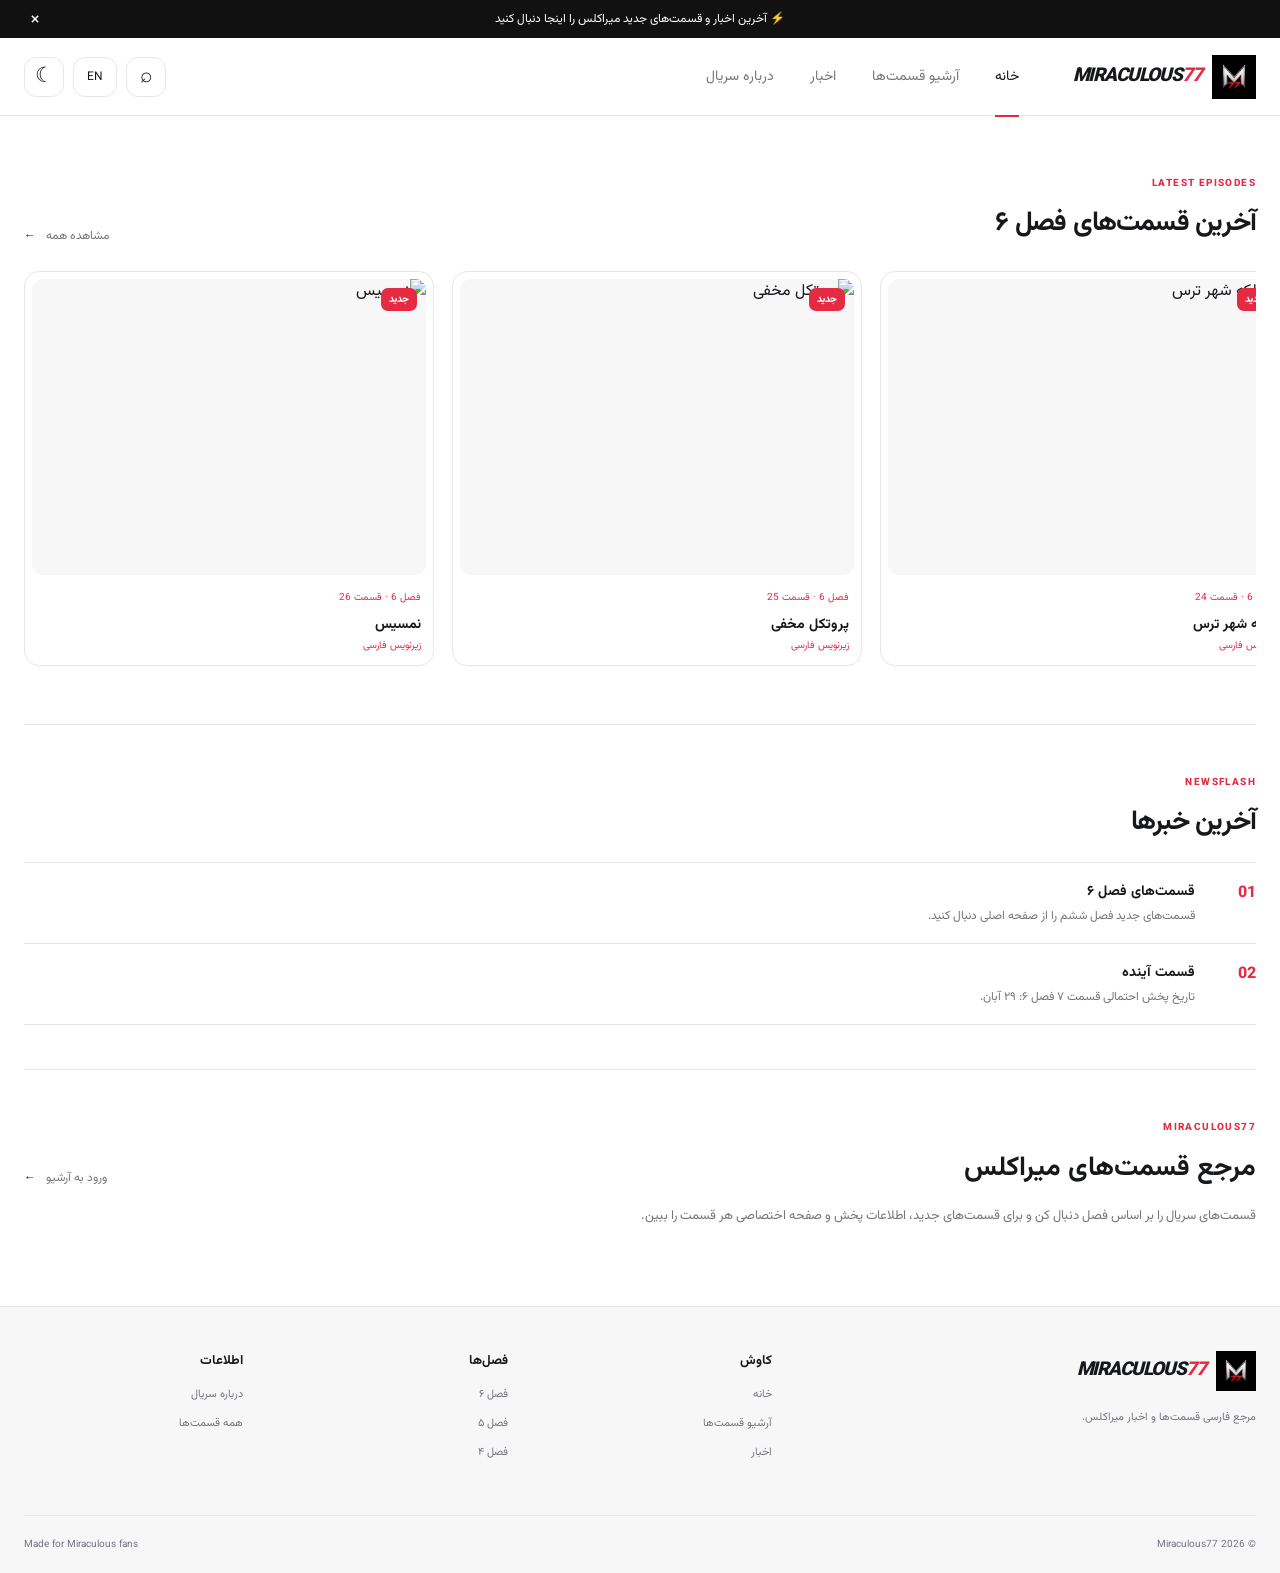
==== commit 61814dfd: "Add files via upload" ====
--- a/index.html
+++ b/index.html
@@ -11,7 +11,7 @@
 <div class="announce"><div class="container announce-inner"><span>⚡ آخرین اخبار و قسمت‌های جدید میراکلس را اینجا دنبال کنید</span><button id="closeAnnounce" aria-label="بستن">×</button></div></div>
 <header class="site-header">
   <div class="container nav-wrap">
-    <a class="brand" href="index.html" aria-label="Miraculous77"><img class="brand-logo" src="logo-77.png" alt="Miraculous77"><span class="brand-text">MIRACULOUS<span>77</span></span></a>
+    <a class="brand" href="index.html" aria-label="Miraculous77"><img class="brand-logo" src="[data-uri]" alt="Miraculous77"><span class="brand-text">MIRACULOUS<span>77</span></span></a>
     <nav class="main-nav" id="mainNav">
       <a class="active" href="index.html">خانه</a>
       <a href="episodes.html">آرشیو قسمت‌ها</a>
@@ -44,7 +44,7 @@
 </main>
 <footer>
   <div class="container footer-grid">
-    <div><a class="brand footer-brand" href="index.html"><img class="brand-logo" src="logo-77.png" alt="Miraculous77"><span class="brand-text">MIRACULOUS<span>77</span></span></a><p>مرجع فارسی قسمت‌ها و اخبار میراکلس.</p></div>
+    <div><a class="brand footer-brand" href="index.html"><img class="brand-logo" src="[data-uri]" alt="Miraculous77"><span class="brand-text">MIRACULOUS<span>77</span></span></a><p>مرجع فارسی قسمت‌ها و اخبار میراکلس.</p></div>
     <div><h3>کاوش</h3><a href="index.html">خانه</a><a href="episodes.html">آرشیو قسمت‌ها</a><a href="#news">اخبار</a></div>
     <div><h3>فصل‌ها</h3><a href="episodes.html?season=6">فصل ۶</a><a href="episodes.html?season=5">فصل ۵</a><a href="episodes.html?season=4">فصل ۴</a></div>
     <div><h3>اطلاعات</h3><a href="#about">درباره سریال</a><a href="episodes.html">همه قسمت‌ها</a></div>
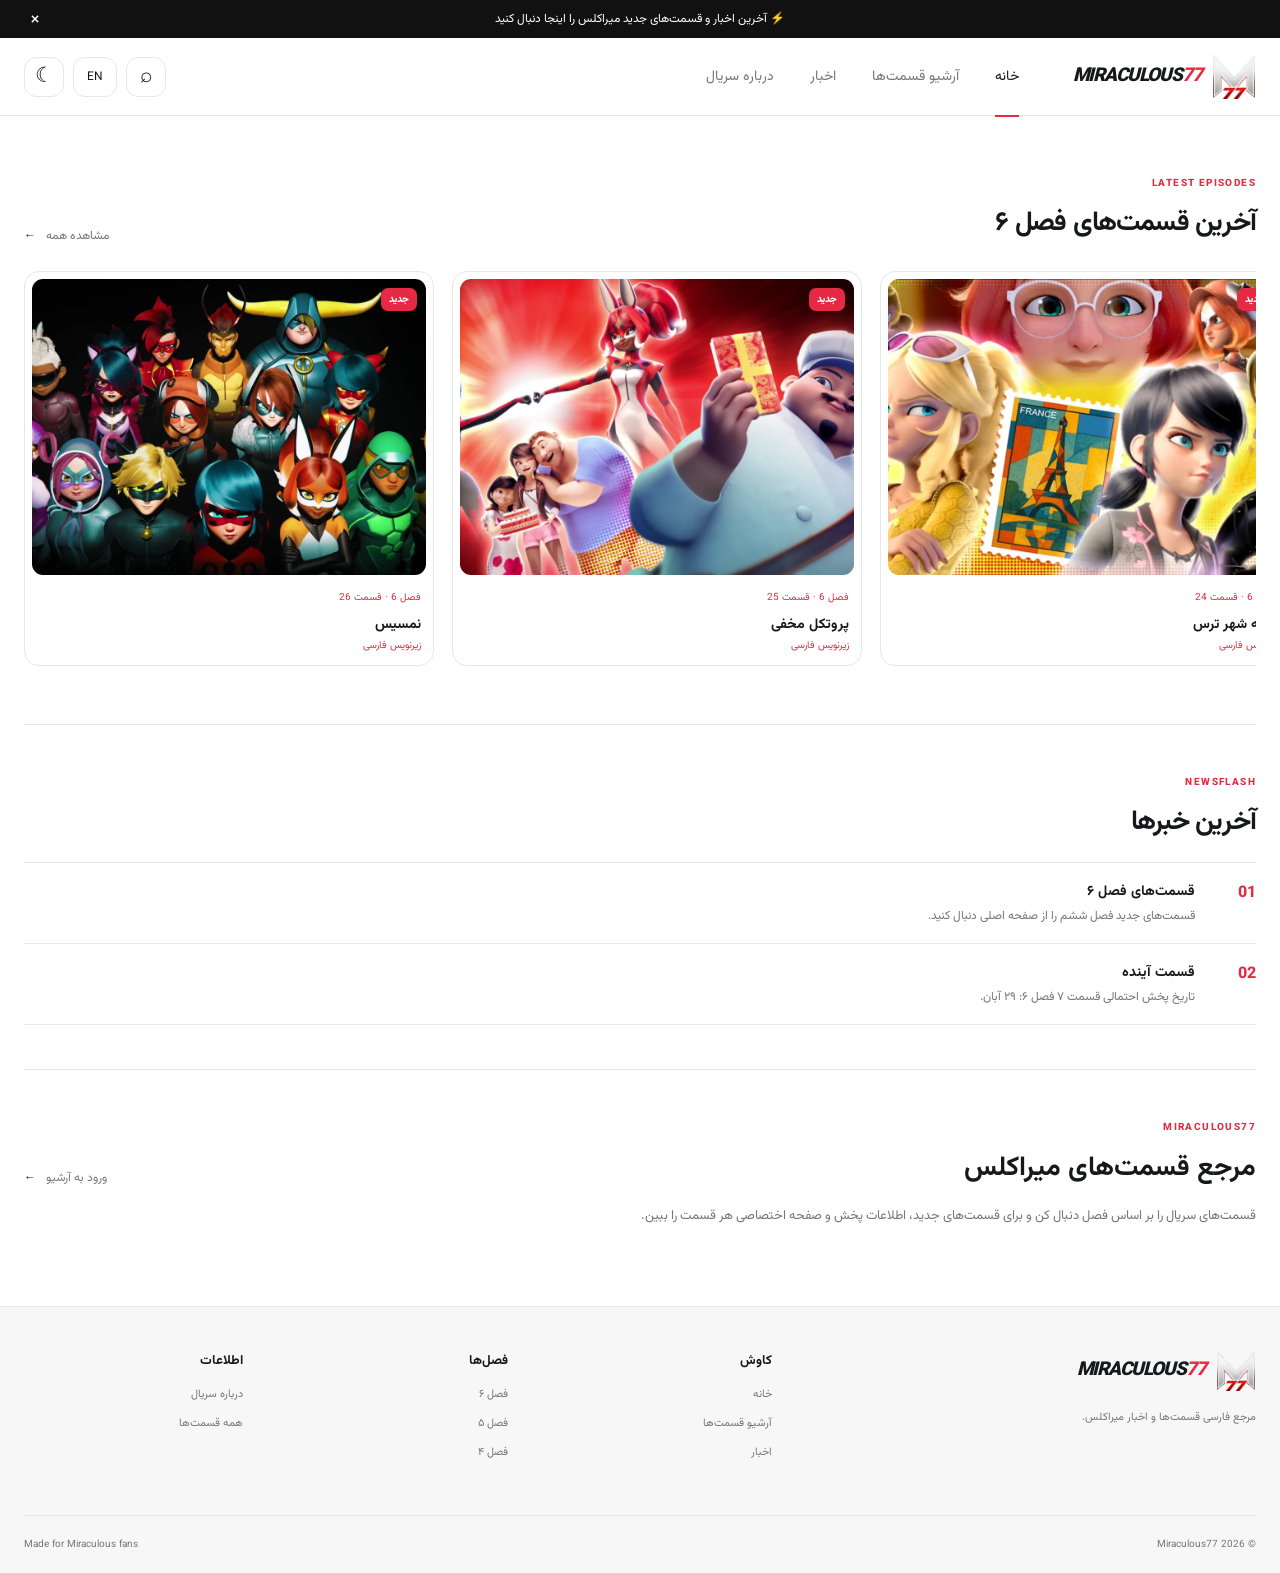
==== commit bb671e9d: "Add files via upload" ====
--- a/index.html
+++ b/index.html
@@ -11,7 +11,7 @@
 <div class="announce"><div class="container announce-inner"><span>⚡ آخرین اخبار و قسمت‌های جدید میراکلس را اینجا دنبال کنید</span><button id="closeAnnounce" aria-label="بستن">×</button></div></div>
 <header class="site-header">
   <div class="container nav-wrap">
-    <a class="brand" href="index.html" aria-label="Miraculous77"><img class="brand-logo" src="[data-uri]" alt="Miraculous77"><span class="brand-text">MIRACULOUS<span>77</span></span></a>
+    <a class="brand" href="index.html" aria-label="Miraculous77"><img class="brand-logo" src="M77-logo-transparent.png" alt="Miraculous77"><span class="brand-text">MIRACULOUS<span>77</span></span></a>
     <nav class="main-nav" id="mainNav">
       <a class="active" href="index.html">خانه</a>
       <a href="episodes.html">آرشیو قسمت‌ها</a>
@@ -44,7 +44,7 @@
 </main>
 <footer>
   <div class="container footer-grid">
-    <div><a class="brand footer-brand" href="index.html"><img class="brand-logo" src="[data-uri]" alt="Miraculous77"><span class="brand-text">MIRACULOUS<span>77</span></span></a><p>مرجع فارسی قسمت‌ها و اخبار میراکلس.</p></div>
+    <div><a class="brand footer-brand" href="index.html"><img class="brand-logo" src="M77-logo-transparent.png" alt="Miraculous77"><span class="brand-text">MIRACULOUS<span>77</span></span></a><p>مرجع فارسی قسمت‌ها و اخبار میراکلس.</p></div>
     <div><h3>کاوش</h3><a href="index.html">خانه</a><a href="episodes.html">آرشیو قسمت‌ها</a><a href="#news">اخبار</a></div>
     <div><h3>فصل‌ها</h3><a href="episodes.html?season=6">فصل ۶</a><a href="episodes.html?season=5">فصل ۵</a><a href="episodes.html?season=4">فصل ۴</a></div>
     <div><h3>اطلاعات</h3><a href="#about">درباره سریال</a><a href="episodes.html">همه قسمت‌ها</a></div>
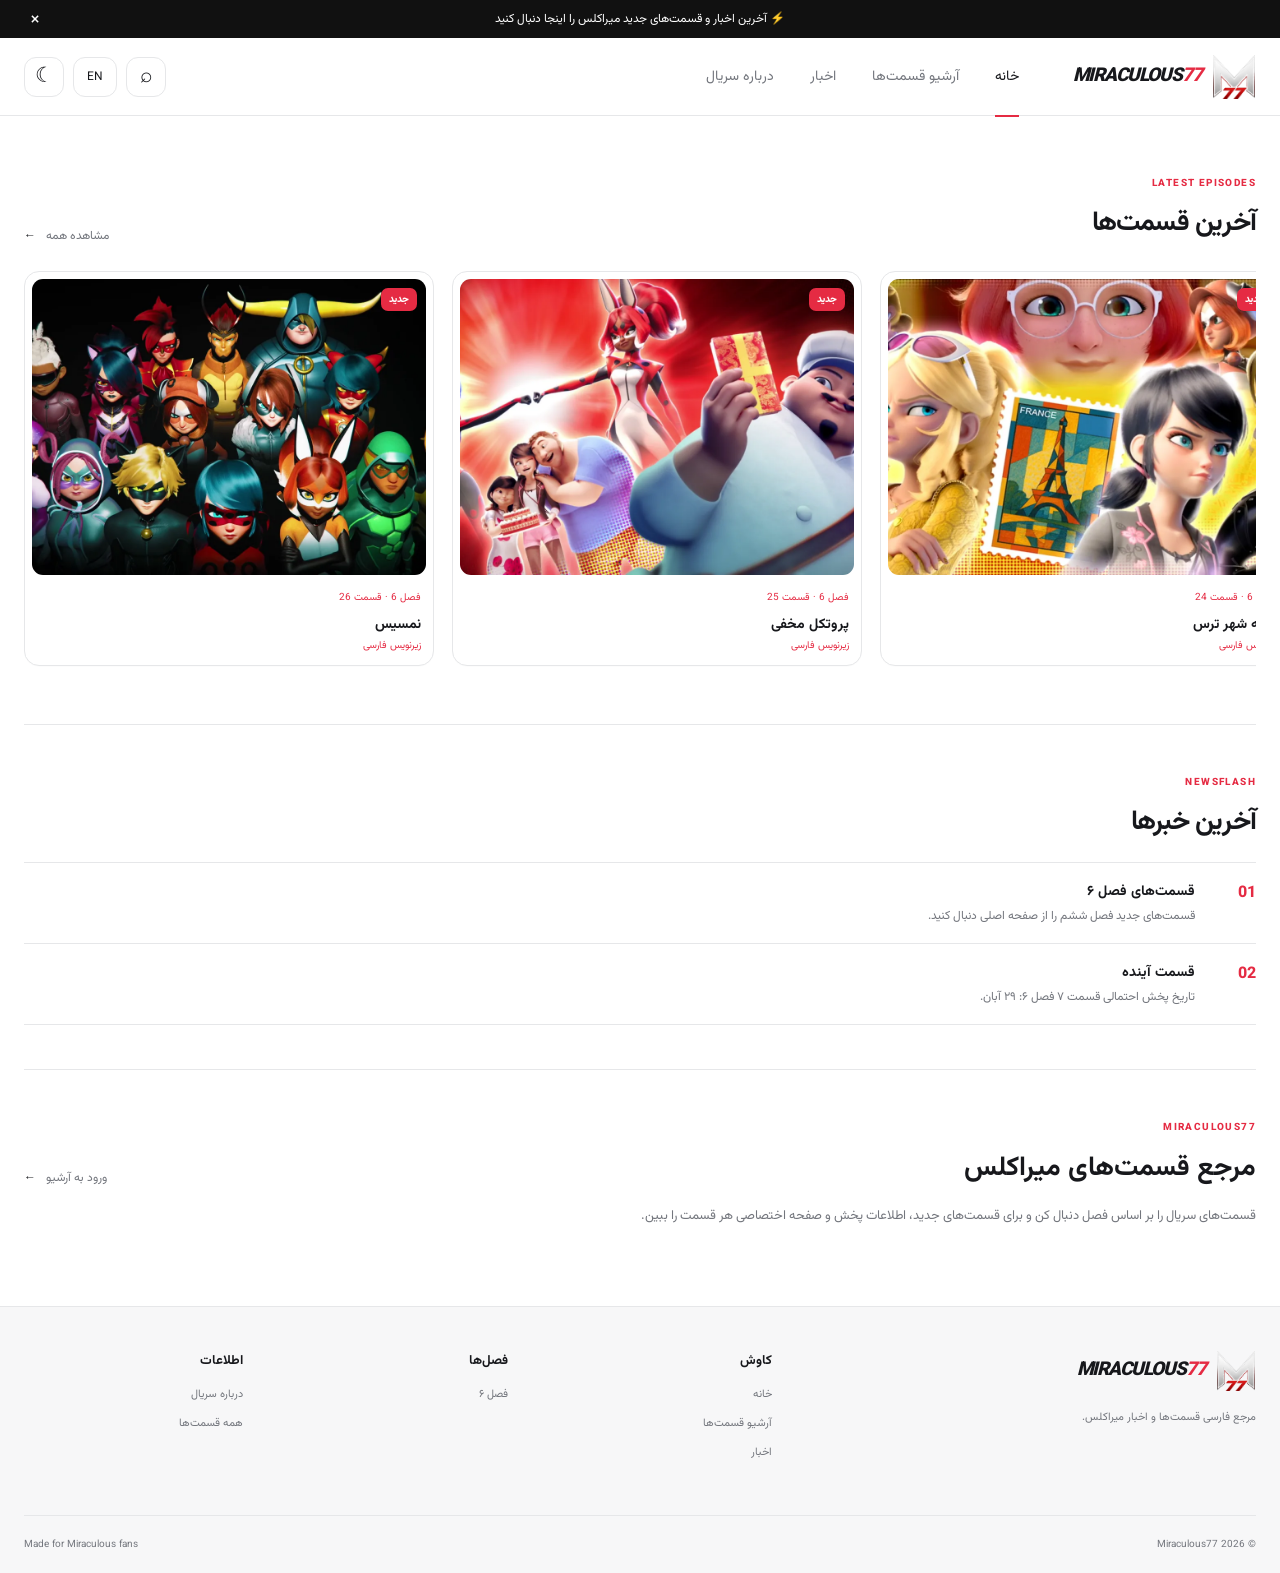
==== commit d061fffc: "Add files via upload" ====
--- a/index.html
+++ b/index.html
@@ -29,7 +29,7 @@
 <div class="search-panel" id="searchPanel"><div class="container search-inner"><div class="search-heading">جستجوی قسمت‌ها</div><div class="search-box"><span>⌕</span><input id="globalSearch" placeholder="عنوان، توضیحات یا شماره قسمت..." autocomplete="off"><button id="closeSearch">×</button></div></div></div>
 <main class="home-page">
   <section class="container home-section latest-home" id="latest">
-    <div class="section-head"><div><span class="eyebrow">LATEST EPISODES</span><h1>آخرین قسمت‌های فصل ۶</h1></div><a class="show-all" href="episodes.html">مشاهده همه <span>←</span></a></div>
+    <div class="section-head"><div><span class="eyebrow">LATEST EPISODES</span><h1>آخرین قسمت‌ها</h1></div><a class="show-all" href="episodes.html">مشاهده همه <span>←</span></a></div>
     <div class="episode-carousel" id="latestGrid"></div>
   </section>
 
@@ -46,7 +46,7 @@
   <div class="container footer-grid">
     <div><a class="brand footer-brand" href="index.html"><img class="brand-logo" src="M77-logo-transparent.png" alt="Miraculous77"><span class="brand-text">MIRACULOUS<span>77</span></span></a><p>مرجع فارسی قسمت‌ها و اخبار میراکلس.</p></div>
     <div><h3>کاوش</h3><a href="index.html">خانه</a><a href="episodes.html">آرشیو قسمت‌ها</a><a href="#news">اخبار</a></div>
-    <div><h3>فصل‌ها</h3><a href="episodes.html?season=6">فصل ۶</a><a href="episodes.html?season=5">فصل ۵</a><a href="episodes.html?season=4">فصل ۴</a></div>
+    <div><h3>فصل‌ها</h3><a href="episodes.html?season=6">فصل ۶</a></div>
     <div><h3>اطلاعات</h3><a href="#about">درباره سریال</a><a href="episodes.html">همه قسمت‌ها</a></div>
   </div>
   <div class="container footer-bottom"><span>© 2026 Miraculous77</span><span>Made for Miraculous fans</span></div>
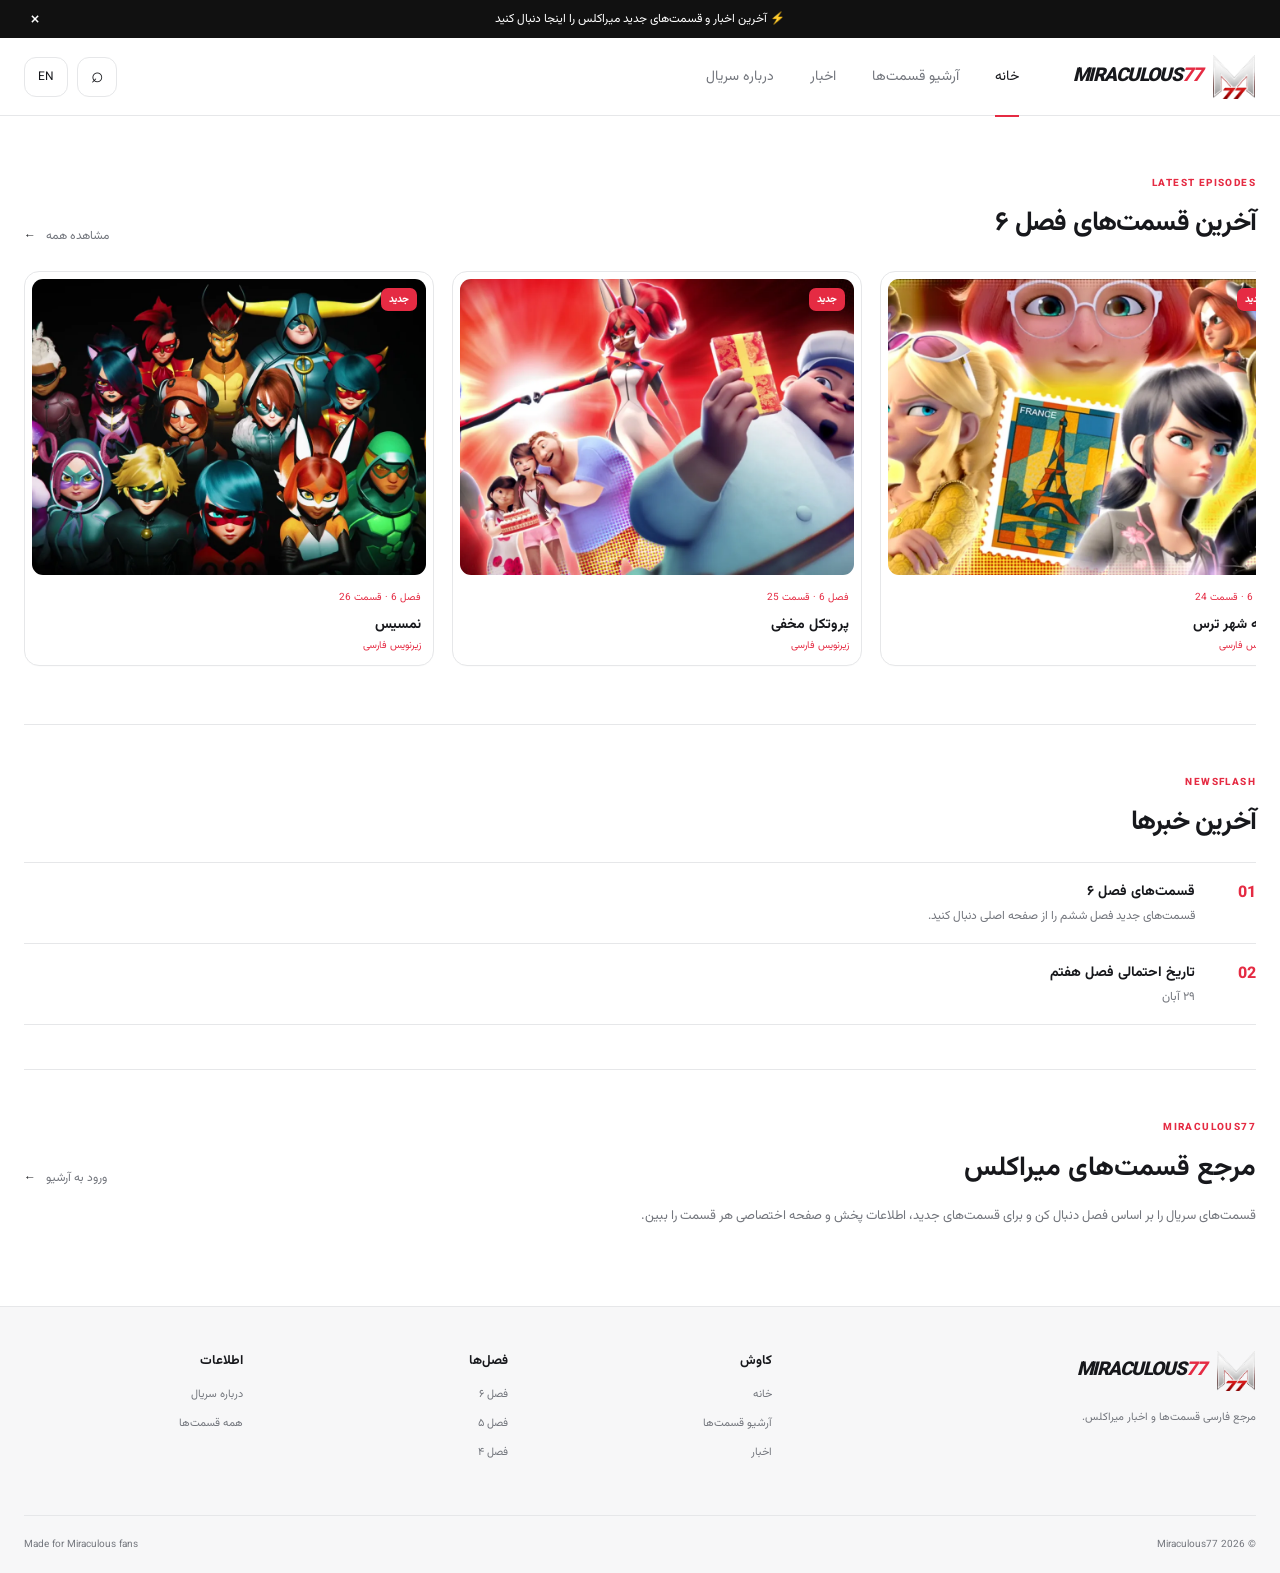
==== commit 05c223e6: "Add files via upload" ====
--- a/index.html
+++ b/index.html
@@ -1,8 +1,8 @@
 <!doctype html>
-<html lang="fa" dir="rtl" data-theme="light">
+<html lang="fa" dir="rtl" data-theme="dark">
 <head>
 <meta charset="utf-8"><meta name="viewport" content="width=device-width,initial-scale=1">
-<meta name="theme-color" content="#ffffff"><title>Miraculous77 | میراکلس</title>
+<meta name="theme-color" content="#0b0d12"><title>Miraculous77 | میراکلس</title>
 <link rel="preconnect" href="https://fonts.googleapis.com"><link rel="preconnect" href="https://fonts.gstatic.com" crossorigin>
 <link href="https://fonts.googleapis.com/css2?family=Vazirmatn:wght@400;500;600;700;800&display=swap" rel="stylesheet">
 <link rel="stylesheet" href="style.css">
@@ -21,7 +21,7 @@
     <div class="nav-actions">
       <button class="icon-btn" id="searchBtn" aria-label="جستجو">⌕</button>
       <button class="lang-btn" id="langBtn">EN</button>
-      <button class="icon-btn" id="themeBtn" aria-label="تغییر حالت">☾</button>
+      
       <button class="hamburger" id="menuBtn" aria-label="منو"><i></i><i></i><i></i></button>
     </div>
   </div>
@@ -29,7 +29,7 @@
 <div class="search-panel" id="searchPanel"><div class="container search-inner"><div class="search-heading">جستجوی قسمت‌ها</div><div class="search-box"><span>⌕</span><input id="globalSearch" placeholder="عنوان، توضیحات یا شماره قسمت..." autocomplete="off"><button id="closeSearch">×</button></div></div></div>
 <main class="home-page">
   <section class="container home-section latest-home" id="latest">
-    <div class="section-head"><div><span class="eyebrow">LATEST EPISODES</span><h1>آخرین قسمت‌ها</h1></div><a class="show-all" href="episodes.html">مشاهده همه <span>←</span></a></div>
+    <div class="section-head"><div><span class="eyebrow">LATEST EPISODES</span><h1>آخرین قسمت‌های فصل ۶</h1></div><a class="show-all" href="episodes.html">مشاهده همه <span>←</span></a></div>
     <div class="episode-carousel" id="latestGrid"></div>
   </section>
 
@@ -46,7 +46,7 @@
   <div class="container footer-grid">
     <div><a class="brand footer-brand" href="index.html"><img class="brand-logo" src="M77-logo-transparent.png" alt="Miraculous77"><span class="brand-text">MIRACULOUS<span>77</span></span></a><p>مرجع فارسی قسمت‌ها و اخبار میراکلس.</p></div>
     <div><h3>کاوش</h3><a href="index.html">خانه</a><a href="episodes.html">آرشیو قسمت‌ها</a><a href="#news">اخبار</a></div>
-    <div><h3>فصل‌ها</h3><a href="episodes.html?season=6">فصل ۶</a></div>
+    <div><h3>فصل‌ها</h3><a href="episodes.html?season=6">فصل ۶</a><a href="episodes.html?season=5">فصل ۵</a><a href="episodes.html?season=4">فصل ۴</a></div>
     <div><h3>اطلاعات</h3><a href="#about">درباره سریال</a><a href="episodes.html">همه قسمت‌ها</a></div>
   </div>
   <div class="container footer-bottom"><span>© 2026 Miraculous77</span><span>Made for Miraculous fans</span></div>
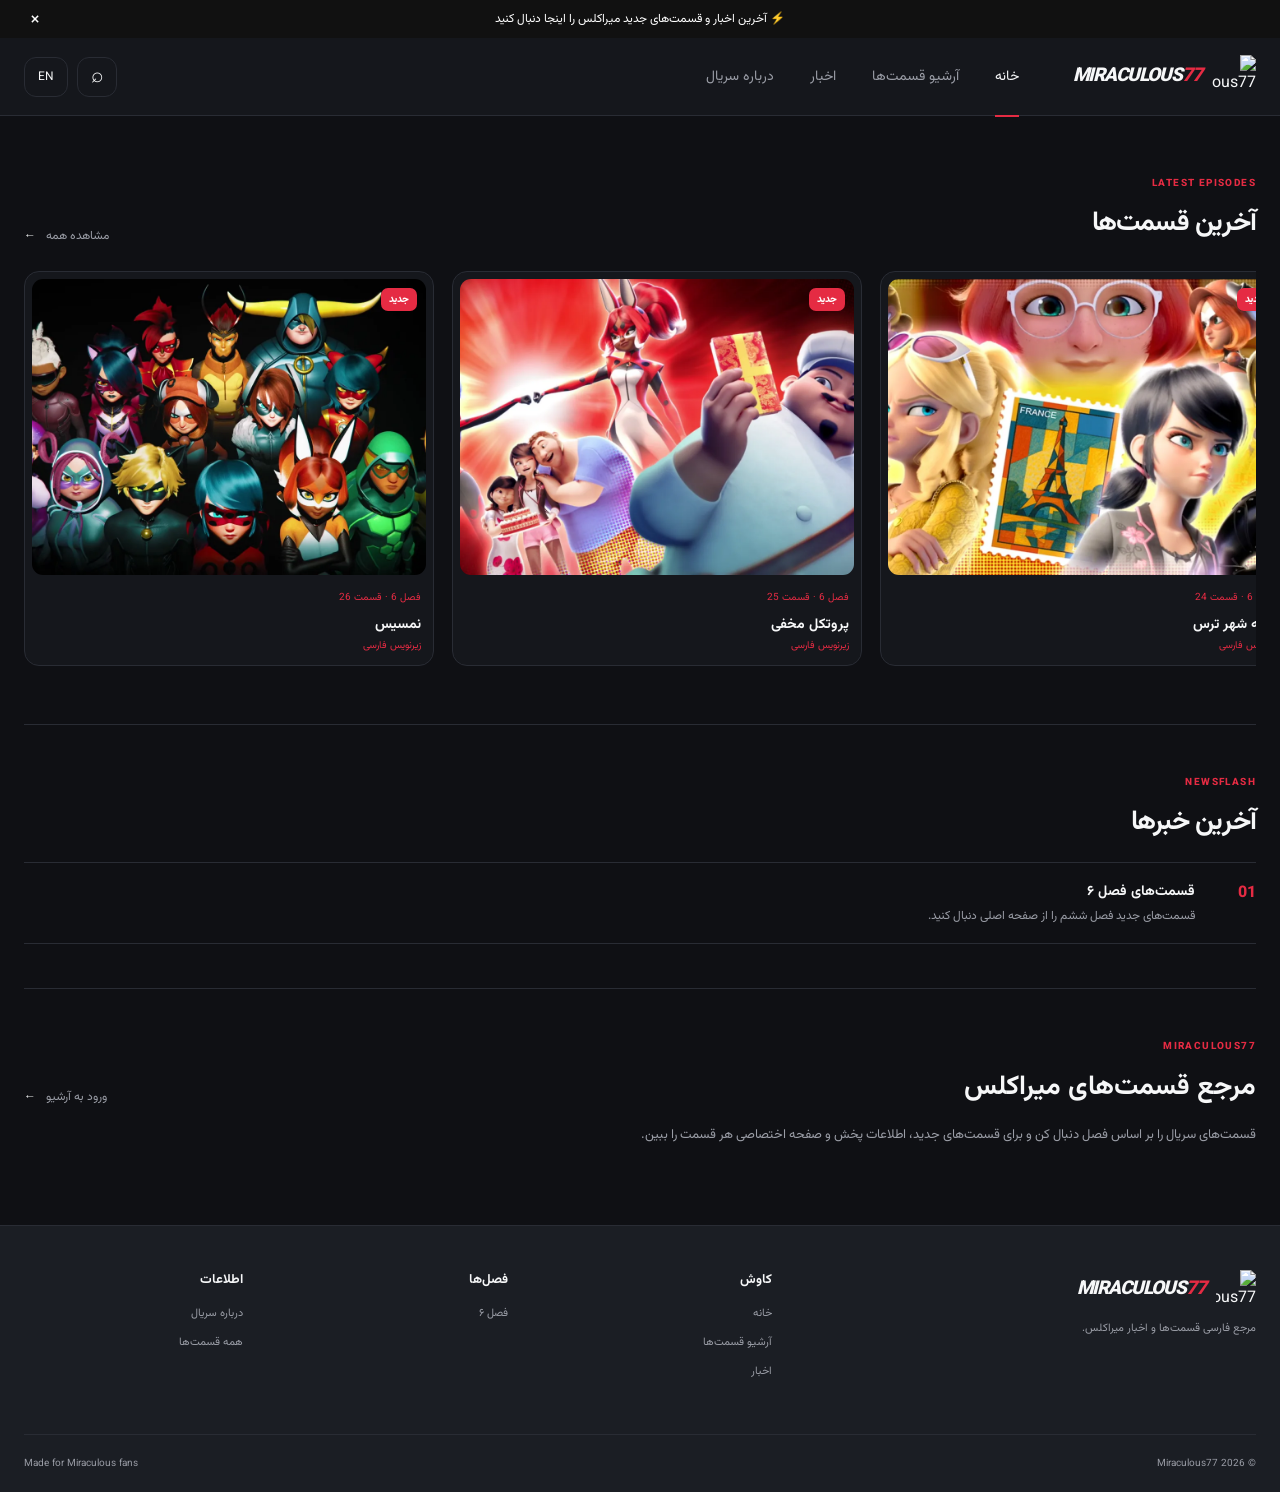
==== commit ec3cb780: "Add files via upload" ====
--- a/index.html
+++ b/index.html
@@ -2,7 +2,7 @@
 <html lang="fa" dir="rtl" data-theme="dark">
 <head>
 <meta charset="utf-8"><meta name="viewport" content="width=device-width,initial-scale=1">
-<meta name="theme-color" content="#0b0d12"><title>Miraculous77 | میراکلس</title>
+<meta name="theme-color" content="#0f1014"><title>Miraculous77 | میراکلس</title>
 <link rel="preconnect" href="https://fonts.googleapis.com"><link rel="preconnect" href="https://fonts.gstatic.com" crossorigin>
 <link href="https://fonts.googleapis.com/css2?family=Vazirmatn:wght@400;500;600;700;800&display=swap" rel="stylesheet">
 <link rel="stylesheet" href="style.css">
@@ -11,7 +11,7 @@
 <div class="announce"><div class="container announce-inner"><span>⚡ آخرین اخبار و قسمت‌های جدید میراکلس را اینجا دنبال کنید</span><button id="closeAnnounce" aria-label="بستن">×</button></div></div>
 <header class="site-header">
   <div class="container nav-wrap">
-    <a class="brand" href="index.html" aria-label="Miraculous77"><img class="brand-logo" src="M77-logo-transparent.png" alt="Miraculous77"><span class="brand-text">MIRACULOUS<span>77</span></span></a>
+    <a class="brand" href="index.html" aria-label="Miraculous77"><img class="brand-logo" src="M77-logo-site-v4.png?v=4" alt="Miraculous77"><span class="brand-text">MIRACULOUS<span>77</span></span></a>
     <nav class="main-nav" id="mainNav">
       <a class="active" href="index.html">خانه</a>
       <a href="episodes.html">آرشیو قسمت‌ها</a>
@@ -21,7 +21,6 @@
     <div class="nav-actions">
       <button class="icon-btn" id="searchBtn" aria-label="جستجو">⌕</button>
       <button class="lang-btn" id="langBtn">EN</button>
-      
       <button class="hamburger" id="menuBtn" aria-label="منو"><i></i><i></i><i></i></button>
     </div>
   </div>
@@ -29,7 +28,7 @@
 <div class="search-panel" id="searchPanel"><div class="container search-inner"><div class="search-heading">جستجوی قسمت‌ها</div><div class="search-box"><span>⌕</span><input id="globalSearch" placeholder="عنوان، توضیحات یا شماره قسمت..." autocomplete="off"><button id="closeSearch">×</button></div></div></div>
 <main class="home-page">
   <section class="container home-section latest-home" id="latest">
-    <div class="section-head"><div><span class="eyebrow">LATEST EPISODES</span><h1>آخرین قسمت‌های فصل ۶</h1></div><a class="show-all" href="episodes.html">مشاهده همه <span>←</span></a></div>
+    <div class="section-head"><div><span class="eyebrow">LATEST EPISODES</span><h1>آخرین قسمت‌ها</h1></div><a class="show-all" href="episodes.html">مشاهده همه <span>←</span></a></div>
     <div class="episode-carousel" id="latestGrid"></div>
   </section>
 
@@ -44,9 +43,9 @@
 </main>
 <footer>
   <div class="container footer-grid">
-    <div><a class="brand footer-brand" href="index.html"><img class="brand-logo" src="M77-logo-transparent.png" alt="Miraculous77"><span class="brand-text">MIRACULOUS<span>77</span></span></a><p>مرجع فارسی قسمت‌ها و اخبار میراکلس.</p></div>
+    <div><a class="brand footer-brand" href="index.html"><img class="brand-logo" src="M77-logo-site-v4.png?v=4" alt="Miraculous77"><span class="brand-text">MIRACULOUS<span>77</span></span></a><p>مرجع فارسی قسمت‌ها و اخبار میراکلس.</p></div>
     <div><h3>کاوش</h3><a href="index.html">خانه</a><a href="episodes.html">آرشیو قسمت‌ها</a><a href="#news">اخبار</a></div>
-    <div><h3>فصل‌ها</h3><a href="episodes.html?season=6">فصل ۶</a><a href="episodes.html?season=5">فصل ۵</a><a href="episodes.html?season=4">فصل ۴</a></div>
+    <div><h3>فصل‌ها</h3><a href="episodes.html?season=6">فصل ۶</a></div>
     <div><h3>اطلاعات</h3><a href="#about">درباره سریال</a><a href="episodes.html">همه قسمت‌ها</a></div>
   </div>
   <div class="container footer-bottom"><span>© 2026 Miraculous77</span><span>Made for Miraculous fans</span></div>
--- a/style.css
+++ b/style.css
@@ -1,5 +1,5 @@
-:root{--bg:#fff;--surface:#fff;--surface2:#f7f7f8;--text:#17181c;--muted:#73767d;--line:#e6e7e9;--accent:#e52b43;--shadow:0 10px 30px rgba(17,20,27,.06);--radius:16px}
-html[data-theme=dark]{--bg:#0f1014;--surface:#15171c;--surface2:#1b1e24;--text:#f6f7f8;--muted:#9a9da6;--line:#292c34;--shadow:0 14px 35px rgba(0,0,0,.24)}
+:root{--bg:#0f1014;--surface:#15171c;--surface2:#1b1e24;--text:#f6f7f8;--muted:#9a9da6;--line:#292c34;--accent:#e52b43;--shadow:0 14px 35px rgba(0,0,0,.24);--radius:16px}
+
 *{box-sizing:border-box}html{scroll-behavior:smooth}body{margin:0;background:var(--bg);color:var(--text);font-family:Vazirmatn,sans-serif;transition:.2s}a{color:inherit}button,input{font:inherit}.container{width:min(1240px,calc(100% - 48px));margin:auto}
 .announce{height:38px;background:#111;color:#fff;font-size:12px}.announce-inner{height:100%;display:flex;justify-content:center;align-items:center;position:relative}.announce button{position:absolute;left:0;border:0;background:none;color:#fff;font-size:20px;cursor:pointer}
 .site-header{height:78px;background:var(--surface);border-bottom:1px solid var(--line);position:sticky;top:0;z-index:50}.nav-wrap{height:100%;display:flex;align-items:center;gap:54px}.brand{display:inline-flex;text-decoration:none;align-items:center;gap:8px}.brand-mark{width:34px;height:34px;border-radius:10px;display:grid;place-items:center;background:var(--text);color:var(--bg);font-weight:900;font-size:13px}.brand-text{font-weight:900;font-size:19px;letter-spacing:-.055em;font-style:italic}.brand-text span{color:var(--accent);margin-right:2px}.main-nav{display:flex;gap:36px;align-items:center;flex:1}.main-nav a{position:relative;text-decoration:none;color:var(--muted);font-size:14px;padding:29px 0}.main-nav a.active,.main-nav a:hover{color:var(--text)}.main-nav a.active:after{content:"";position:absolute;height:2px;background:var(--accent);left:0;right:0;bottom:0}.nav-actions{display:flex;align-items:center;gap:9px}.icon-btn,.lang-btn,.hamburger{border:1px solid var(--line);background:var(--surface);color:var(--text);cursor:pointer}.icon-btn{width:40px;height:40px;border-radius:12px;font-size:21px}.lang-btn{height:40px;border-radius:12px;padding:0 13px;font-size:12px}.hamburger{display:none;width:40px;height:40px;border-radius:12px;padding:8px}.hamburger i{height:2px;background:var(--text);display:block;margin:5px 0}.search-panel{display:none;background:var(--surface);border-bottom:1px solid var(--line)}.search-panel.open{display:block}.search-inner{padding:22px 0}.search-heading{font-weight:800;margin-bottom:9px}.search-box{height:48px;border:1px solid var(--line);background:var(--surface2);border-radius:12px;display:flex;align-items:center;padding:0 13px;gap:9px}.search-box input{border:0;outline:0;background:none;color:var(--text);width:100%}.search-box button{border:0;background:none;color:var(--muted);font-size:20px}
@@ -20,7 +20,7 @@
 @media(max-width:600px){.download-panel{grid-template-columns:1fr}}
 
 /* Requested final layout adjustments */
-.brand-logo{width:44px;height:44px;object-fit:contain;display:block}
+.brand-logo{width:44px;height:44px;object-fit:contain;display:block;background:transparent !important;mix-blend-mode:normal;filter:none}
 .footer-brand .brand-logo{width:40px;height:40px}
 .episode-carousel .episode-card{flex-basis:410px}
 .season-episodes{border-top:1px solid var(--line);margin-top:58px;padding-top:42px}
@@ -38,3 +38,21 @@
 @media(max-width:980px){.episode-carousel .episode-card{flex-basis:360px}}
 @media(max-width:760px){.brand-logo{width:38px;height:38px}.episode-carousel .episode-card{flex-basis:320px}.season-episodes{margin-top:42px;padding-top:32px}.season-episode-poster{width:82px;height:54px;flex-basis:82px}}
 @media(max-width:480px){.episode-carousel .episode-card{flex-basis:280px}.season-episode-item{gap:10px}.season-episode-poster{width:76px;height:52px;flex-basis:76px}.season-episode-info strong{font-size:12px}.season-episode-arrow{padding:0 3px}}
+
+/* Permanent night mode across every page */
+:root,
+html[data-theme],
+html[data-theme="light"],
+html[data-theme="dark"] {
+  color-scheme: dark !important;
+  --bg: #0f1014 !important;
+  --surface: #15171c !important;
+  --surface2: #1b1e24 !important;
+  --text: #f6f7f8 !important;
+  --muted: #9a9da6 !important;
+  --line: #292c34 !important;
+}
+html, body {
+  background-color: #0f1014 !important;
+  color: #f6f7f8;
+}
